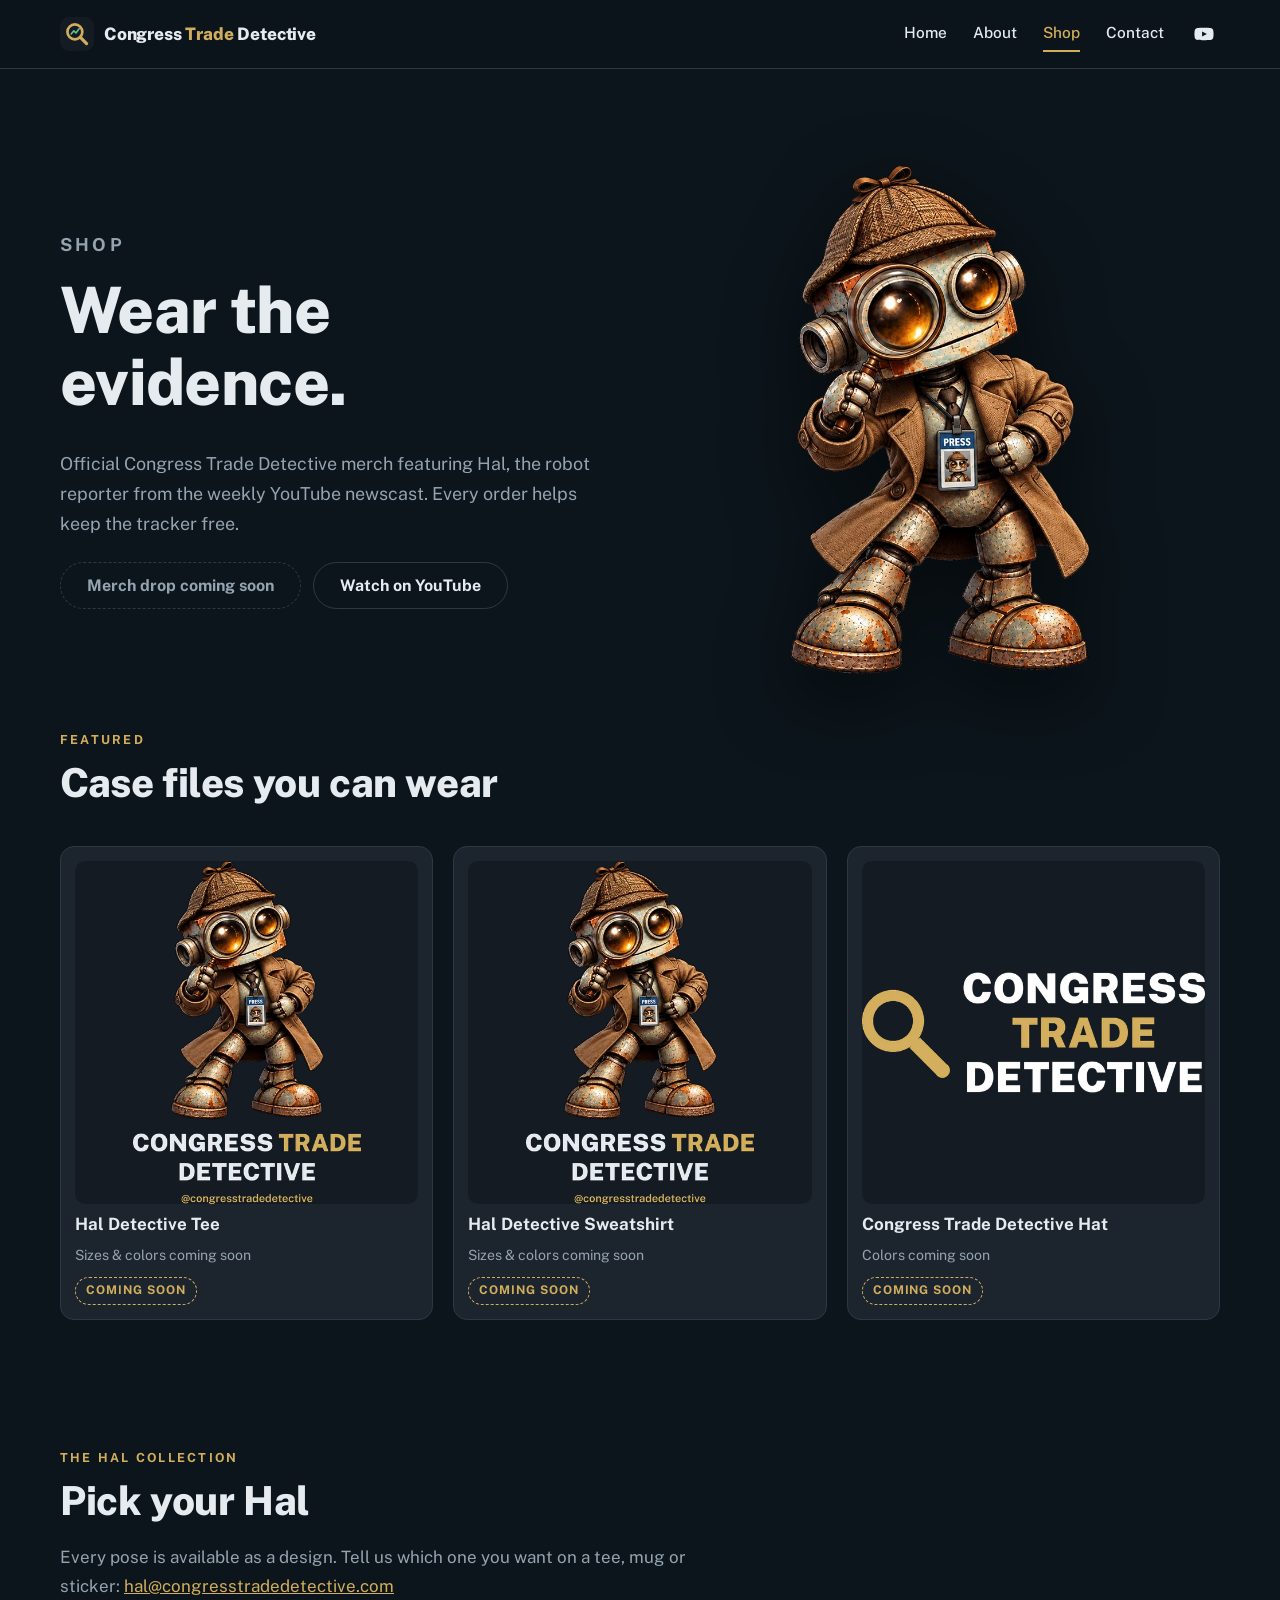
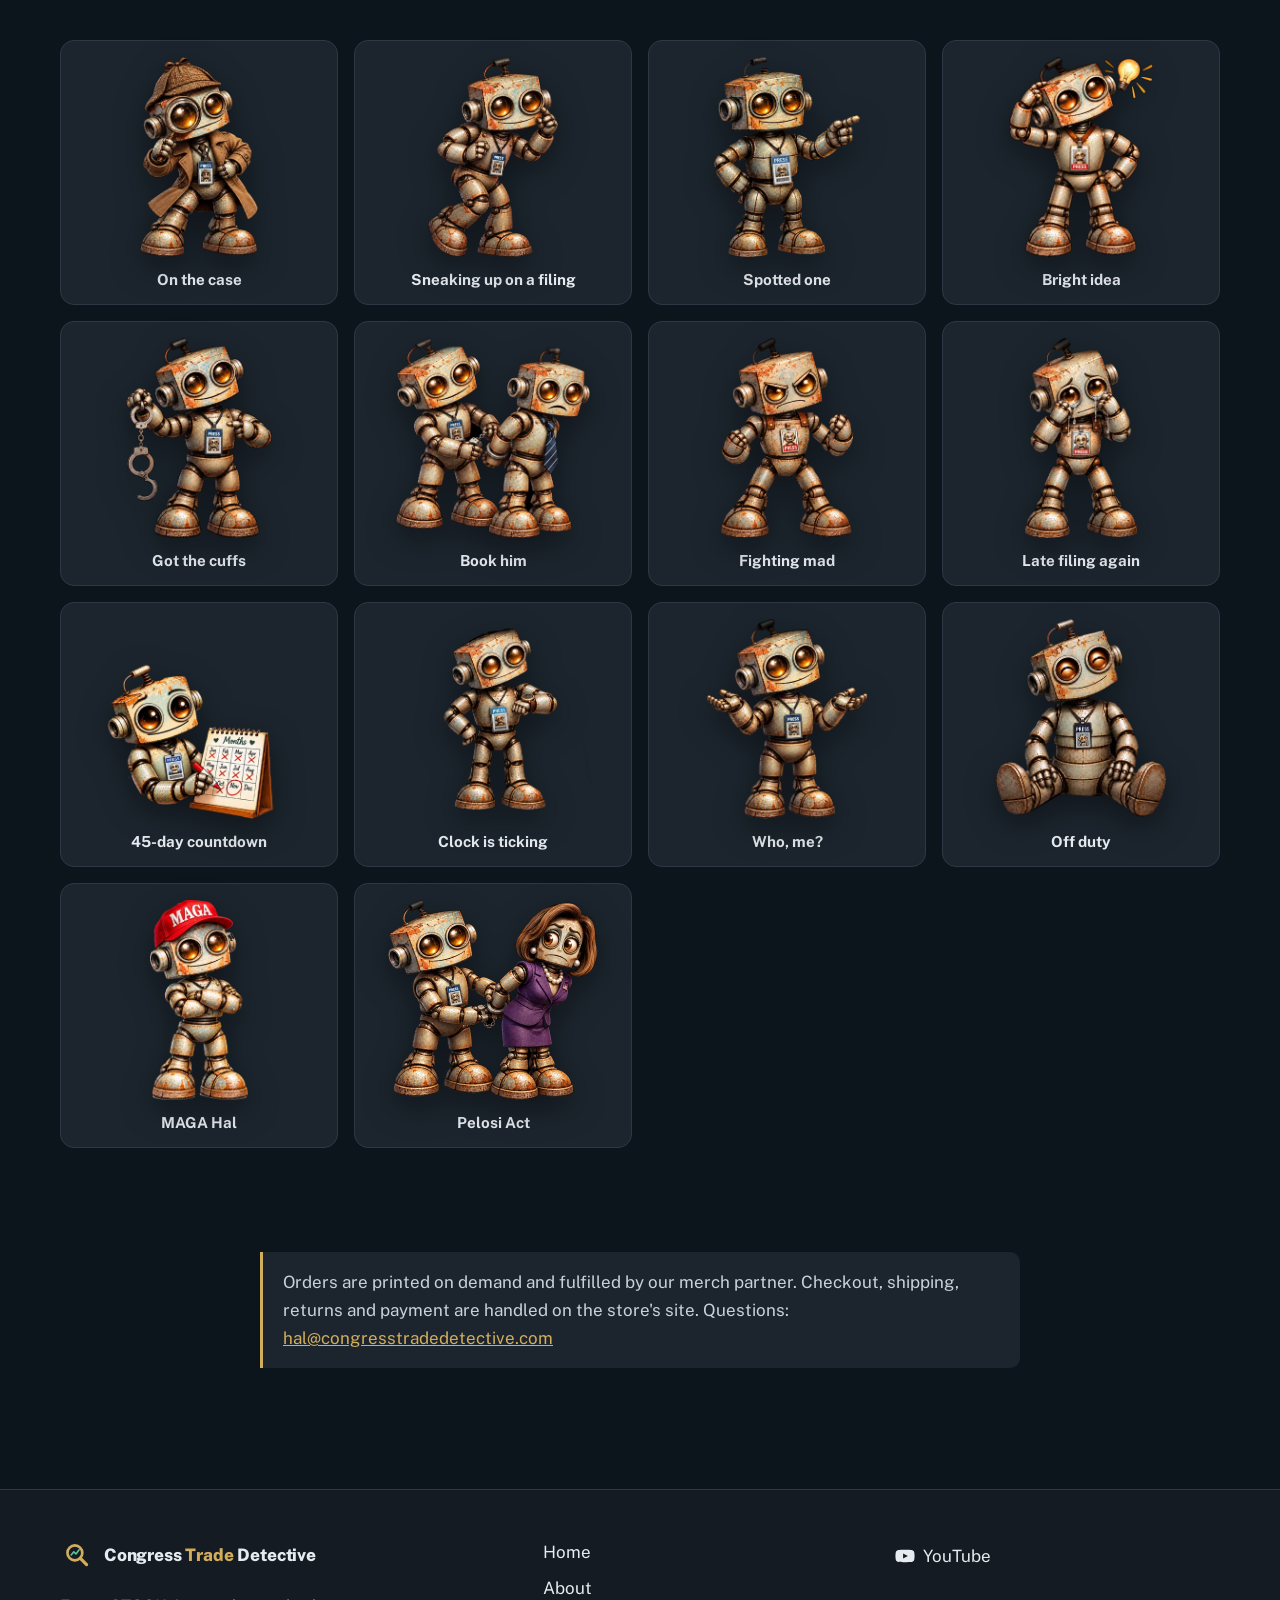
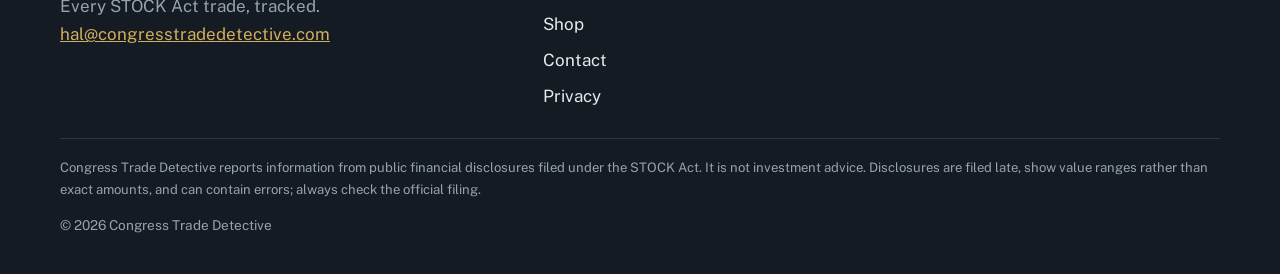
==== shop/index.html @ 4dceb5d5 "Add files via upload" ====
<!doctype html>
<html lang="en" data-root="../">
<head>
<meta charset="utf-8">
<meta name="viewport" content="width=device-width, initial-scale=1">
<title>Shop | Congress Trade Detective</title>
<meta name="description" content="Official Congress Trade Detective merch. Hal the robot reporter on tees, mugs and more.">
<meta property="og:title" content="Shop | Congress Trade Detective">
<meta property="og:description" content="Official Congress Trade Detective merch. Hal the robot reporter on tees, mugs and more.">
<meta property="og:type" content="website">
<meta property="og:image" content="https://congresstradedetective.com/assets/img/hal-detective.webp">
<meta name="theme-color" content="#0C151B">
<link rel="icon" href="../assets/img/favicon.svg" type="image/svg+xml">
<link rel="preconnect" href="https://fonts.googleapis.com">
<link rel="preconnect" href="https://fonts.gstatic.com" crossorigin>
<link href="https://fonts.googleapis.com/css2?family=Public+Sans:wght@400;500;600;700;800&display=swap" rel="stylesheet">
<link rel="stylesheet" href="../assets/css/style.css?v=4">
</head>
<body data-page="shop">
<a class="skip" href="#main">Skip to content</a>
<header id="site-header"></header>
<main id="main">

<section class="page-hero">
  <div class="container split">
    <div>
      <p class="eyebrow">Shop</p>
      <h1>Wear the evidence.</h1>
      <p>Official Congress Trade Detective merch featuring Hal, the robot reporter from the weekly YouTube newscast. Every order helps keep the tracker free.</p>
      <div class="btn-row" style="margin-top:24px"><a class="btn" data-store-link href="#">Visit the merch store</a><a class="btn btn-ghost" data-social="youtube" href="#">Watch on YouTube</a></div>
    </div>
    <img class="portrait" src="../assets/img/hal-detective-full.webp" width="523" height="888" style="width:min(300px,70%)" alt="Hal, the Congress Trade Detective mascot" loading="lazy">
  </div>
</section>

<section class="section" id="merch-products" style="padding-top:24px">
  <div class="container">
    <div class="section-head"><p class="eyebrow">Featured</p><h2>Case files you can wear</h2></div>
    <div class="products" id="merch-grid"></div>
  </div>
</section>

<section class="section" style="padding-top:24px">
  <div class="container">
    <div class="section-head"><p class="eyebrow">The Hal collection</p><h2>Pick your Hal</h2><p class="muted">Every pose is available as a design. Tell us which one you want on a tee, mug or sticker: <a data-email href="#"></a></p></div>
    <div class="poses"><figure class="pose"><img src="../assets/img/poses/detective.webp" alt="Hal: On the case" loading="lazy"><figcaption>On the case</figcaption></figure><figure class="pose"><img src="../assets/img/poses/creeping.webp" alt="Hal: Sneaking up on a filing" loading="lazy"><figcaption>Sneaking up on a filing</figcaption></figure><figure class="pose"><img src="../assets/img/poses/point.webp" alt="Hal: Spotted one" loading="lazy"><figcaption>Spotted one</figcaption></figure><figure class="pose"><img src="../assets/img/poses/idea.webp" alt="Hal: Bright idea" loading="lazy"><figcaption>Bright idea</figcaption></figure><figure class="pose"><img src="../assets/img/poses/handcuffs.webp" alt="Hal: Got the cuffs" loading="lazy"><figcaption>Got the cuffs</figcaption></figure><figure class="pose"><img src="../assets/img/poses/arrest.webp" alt="Hal: Book him" loading="lazy"><figcaption>Book him</figcaption></figure><figure class="pose"><img src="../assets/img/poses/fighting-mad.webp" alt="Hal: Fighting mad" loading="lazy"><figcaption>Fighting mad</figcaption></figure><figure class="pose"><img src="../assets/img/poses/crying.webp" alt="Hal: Late filing again" loading="lazy"><figcaption>Late filing again</figcaption></figure><figure class="pose"><img src="../assets/img/poses/calendar.webp" alt="Hal: 45-day countdown" loading="lazy"><figcaption>45-day countdown</figcaption></figure><figure class="pose"><img src="../assets/img/poses/watch.webp" alt="Hal: Clock is ticking" loading="lazy"><figcaption>Clock is ticking</figcaption></figure><figure class="pose"><img src="../assets/img/poses/shrug.webp" alt="Hal: Who, me?" loading="lazy"><figcaption>Who, me?</figcaption></figure><figure class="pose"><img src="../assets/img/poses/sitting.webp" alt="Hal: Off duty" loading="lazy"><figcaption>Off duty</figcaption></figure><figure class="pose"><img src="../assets/img/poses/maga.webp" alt="Hal: MAGA Hal" loading="lazy"><figcaption>MAGA Hal</figcaption></figure><figure class="pose"><img src="../assets/img/poses/pelosi.webp" alt="Hal: Pelosi Act" loading="lazy"><figcaption>Pelosi Act</figcaption></figure></div>
  </div>
</section>

<section class="section" style="padding-top:0">
  <div class="container prose">
    <p class="callout">Orders are printed on demand and fulfilled by our merch partner. Checkout, shipping, returns and payment are handled on the store's site. Questions: <a data-email href="#"></a></p>
  </div>
</section>

</main>
<footer id="site-footer"></footer>
<script src="../assets/js/config.js?v=4"></script>
<script src="../assets/js/site.js?v=4"></script>
</body>
</html>
---- assets/css/style.css ----
:root {
  --bg: #0C151B;
  --paper: #141B22;
  --card: #1C252E;
  --ink: #E6EBF0;
  --muted: #95A3B1;
  --line: #2C3945;
  --seal: #D2AE5C;
  --seal-dark: #B8943F;
  --buy: #5CC495;
  --sell: #E8877A;
  --radius: 14px;
  --sans: "Public Sans", "Segoe UI", system-ui, -apple-system, sans-serif;
}
*, *::before, *::after { box-sizing: border-box; }
html { scroll-behavior: smooth; }
body { margin: 0; background: var(--bg); color: var(--ink); font: 400 17px/1.65 var(--sans); -webkit-font-smoothing: antialiased; }
img { max-width: 100%; height: auto; display: block; }
a { color: var(--seal); }
h1, h2, h3 { font-weight: 800; line-height: 1.12; margin: 0 0 .5em; letter-spacing: -.01em; }
h1 { font-size: clamp(2.3rem, 5.6vw, 4rem); }
h2 { font-size: clamp(1.7rem, 3.4vw, 2.5rem); }
h3 { font-size: 1.15rem; font-weight: 700; }
p { margin: 0 0 1em; }
.container { width: min(1160px, 100% - 32px); margin-inline: auto; }
.muted { color: var(--muted); }
.eyebrow { font-size: .78rem; letter-spacing: .18em; text-transform: uppercase; color: var(--seal); font-weight: 700; margin-bottom: .8em; }
.section { padding: clamp(56px, 9vw, 104px) 0; }
.section-head { max-width: 680px; margin-bottom: 40px; }
.skip { position: absolute; left: -999px; }
.skip:focus { left: 16px; top: 16px; background: #fff; color: #000; padding: 8px 12px; z-index: 99; }
.hl { color: var(--seal); }

/* buttons */
.btn { display: inline-flex; align-items: center; gap: 8px; padding: 13px 26px; border-radius: 999px; font: 700 1rem var(--sans); text-decoration: none; border: 1.5px solid var(--seal); background: var(--seal); color: #141B22; cursor: pointer; transition: background .2s, color .2s, transform .2s; }
.btn:hover { background: var(--seal-dark); border-color: var(--seal-dark); transform: translateY(-1px); }
.btn svg { width: 20px; height: 20px; fill: currentColor; }
.btn-ghost { background: transparent; color: var(--ink); border-color: var(--line); }
.btn-ghost:hover { background: var(--card); border-color: var(--muted); color: var(--ink); }
.btn[aria-disabled="true"] { background: transparent; color: var(--muted); border-color: var(--line); border-style: dashed; cursor: default; transform: none; }
.btn-row { display: flex; flex-wrap: wrap; gap: 12px; }

/* header */
#site-header { position: sticky; top: 0; z-index: 50; background: rgba(12, 21, 27, .92); backdrop-filter: blur(8px); border-bottom: 1px solid var(--line); }
.header-inner { display: flex; align-items: center; gap: 24px; height: 68px; }
.brand { display: inline-flex; align-items: center; gap: 10px; text-decoration: none; font-weight: 800; font-size: 1.08rem; color: var(--ink); white-space: nowrap; letter-spacing: -.01em; }
.brand em { color: var(--seal); font-style: normal; }
.logo-mark { width: 34px; height: 34px; flex: none; border-radius: 9px; }
.nav { display: flex; gap: 26px; margin-left: auto; align-items: center; }
.nav a { text-decoration: none; font-size: .96rem; font-weight: 500; color: var(--ink); padding: 4px 0; border-bottom: 2px solid transparent; }
.nav a:hover, .nav a.active { color: var(--seal); border-color: var(--seal); }
.header-social { display: flex; gap: 4px; }
.icon-link { display: inline-flex; align-items: center; gap: 8px; text-decoration: none; color: var(--ink); padding: 6px; border-radius: 8px; }
.icon-link svg { width: 20px; height: 20px; fill: currentColor; }
.icon-link:hover { color: var(--seal); }
.menu-btn { display: none; margin-left: auto; background: none; border: 0; width: 44px; height: 44px; cursor: pointer; padding: 10px; }
.menu-btn span { display: block; height: 2px; background: var(--ink); margin: 5px 0; transition: transform .2s, opacity .2s; }
@media (max-width: 860px) {
  .menu-btn { display: block; }
  .header-social { display: none; }
  .nav { position: absolute; top: 68px; left: 0; right: 0; flex-direction: column; align-items: stretch; gap: 0; background: var(--bg); border-bottom: 1px solid var(--line); padding: 8px 16px 16px; display: none; }
  .nav a { padding: 12px 0; border-bottom: 1px solid var(--line); }
  #site-header.open .nav { display: flex; }
  #site-header.open .menu-btn span:nth-child(1) { transform: translateY(7px) rotate(45deg); }
  #site-header.open .menu-btn span:nth-child(2) { opacity: 0; }
  #site-header.open .menu-btn span:nth-child(3) { transform: translateY(-7px) rotate(-45deg); }
}

/* hero */
.hero { padding: clamp(48px, 8vw, 96px) 0 clamp(40px, 6vw, 72px); background: radial-gradient(ellipse at 80% 20%, rgba(210, 174, 92, .14), transparent 55%), var(--bg); overflow: hidden; }
.hero-grid { display: grid; gap: 40px; align-items: center; }
@media (min-width: 900px) { .hero-grid { grid-template-columns: 1.15fr .85fr; } }
.hero .lead { font-size: clamp(1.1rem, 2vw, 1.3rem); color: var(--muted); max-width: 560px; }
.hero-art { position: relative; justify-self: center; width: min(420px, 85%); }
.hero-art img { filter: drop-shadow(0 30px 40px rgba(0, 0, 0, .55)); }
.stamp { position: absolute; left: -6%; bottom: 10%; transform: rotate(-8deg); border: 3px solid var(--sell); color: var(--sell); font-weight: 800; letter-spacing: .14em; font-size: .9rem; padding: 6px 12px; border-radius: 6px; background: rgba(12, 21, 27, .75); text-transform: uppercase; }
.soon { font-size: .9rem; color: var(--muted); margin-top: 14px; }

/* ticker strip */
.strip { background: var(--seal); color: #141B22; padding: 16px 0; }
.strip ul { list-style: none; margin: 0; padding: 0; display: flex; justify-content: center; flex-wrap: wrap; gap: 10px 40px; letter-spacing: .14em; text-transform: uppercase; font-size: .84rem; font-weight: 800; }

/* sample case file */
.casefile { background: var(--card); border: 1px solid var(--line); border-radius: var(--radius); overflow: hidden; max-width: 760px; }
.casefile-head { display: flex; justify-content: space-between; align-items: center; gap: 12px; padding: 14px 20px; border-bottom: 1px solid var(--line); font-size: .8rem; letter-spacing: .14em; text-transform: uppercase; color: var(--muted); font-weight: 700; }
.casefile-head .tag { color: var(--seal); }
.row { display: grid; grid-template-columns: 1fr auto; gap: 4px 16px; padding: 14px 20px; border-bottom: 1px solid var(--line); }
.row:last-child { border-bottom: 0; }
.row b { font-weight: 700; }
.row .sub { color: var(--muted); font-size: .9rem; grid-column: 1; }
.pill { font-size: .75rem; font-weight: 800; letter-spacing: .08em; text-transform: uppercase; padding: 4px 10px; border-radius: 999px; align-self: start; }
.pill.buy { background: #1D3A2E; color: var(--buy); }
.pill.sell { background: #43251F; color: var(--sell); }
.row .amt { grid-column: 2; text-align: right; color: var(--muted); font-size: .9rem; }
.note { font-size: .85rem; color: var(--muted); margin-top: 14px; }

/* feature grid */
.features { display: grid; gap: 20px; grid-template-columns: 1fr; }
@media (min-width: 640px) { .features { grid-template-columns: repeat(2, 1fr); } }
@media (min-width: 1000px) { .features { grid-template-columns: repeat(4, 1fr); } }
.feature { background: var(--card); border: 1px solid var(--line); border-radius: var(--radius); padding: 24px; }
.feature .ic { width: 40px; height: 40px; border-radius: 10px; background: rgba(210, 174, 92, .14); color: var(--seal); display: grid; place-items: center; margin-bottom: 14px; }
.feature .ic svg { width: 22px; height: 22px; stroke: currentColor; fill: none; stroke-width: 2; stroke-linecap: round; stroke-linejoin: round; }
.feature p { color: var(--muted); margin: 0; font-size: .97rem; }

/* steps */
.steps { list-style: none; counter-reset: s; padding: 0; margin: 0; display: grid; gap: 20px; grid-template-columns: 1fr; }
@media (min-width: 800px) { .steps { grid-template-columns: repeat(3, 1fr); } }
.steps li { counter-increment: s; border-top: 2px solid var(--seal); padding-top: 18px; }
.steps li::before { content: "0" counter(s); display: block; font-weight: 800; color: var(--seal); font-size: .9rem; letter-spacing: .1em; margin-bottom: 8px; }
.steps p { color: var(--muted); margin: 0; }

/* split + panels */
.split { display: grid; gap: 40px; align-items: center; }
@media (min-width: 860px) { .split { grid-template-columns: 1fr 1fr; } }
.panel { background: var(--paper); border-top: 1px solid var(--line); border-bottom: 1px solid var(--line); }
.portrait { width: min(360px, 80%); justify-self: center; filter: drop-shadow(0 24px 36px rgba(0, 0, 0, .5)); }
.badges-row { display: flex; gap: 12px; flex-wrap: wrap; margin-top: 8px; }

/* page hero */
.page-hero { padding: clamp(56px, 9vw, 96px) 0 clamp(16px, 3vw, 32px); }
.page-hero p { max-width: 660px; color: var(--muted); font-size: 1.12rem; }

/* prose */
.prose { max-width: 760px; }
.prose h2 { font-size: 1.4rem; margin-top: 1.8em; }
.prose p, .prose li { color: #C9D2DB; }
.prose ul { padding-left: 1.2em; }
.callout { border-left: 3px solid var(--seal); background: var(--card); padding: 16px 20px; border-radius: 0 10px 10px 0; color: var(--muted); }

/* contact */
.contact-wrap { display: grid; gap: 40px; }
@media (min-width: 860px) { .contact-wrap { grid-template-columns: .9fr 1.1fr; } }
.form { display: grid; gap: 16px; background: var(--card); border: 1px solid var(--line); border-radius: var(--radius); padding: clamp(20px, 4vw, 32px); }
.form label { display: grid; gap: 6px; font-weight: 600; font-size: .95rem; }
.form input, .form textarea { font: 400 1rem var(--sans); color: var(--ink); background: var(--bg); border: 1.5px solid var(--line); border-radius: 10px; padding: 12px 14px; }
.form textarea { min-height: 150px; resize: vertical; }
.form input:focus, .form textarea:focus { outline: none; border-color: var(--seal); }
.hp { position: absolute; left: -9999px; }
.form-status { margin: 0; font-size: .95rem; }
.form-status.ok { color: var(--buy); }
.form-status.error { color: var(--sell); }

/* footer */
#site-footer { border-top: 1px solid var(--line); background: var(--paper); padding: 48px 0 24px; }
.footer-inner { display: grid; gap: 28px; }
@media (min-width: 860px) { .footer-inner { grid-template-columns: 1.4fr 1fr 1fr; } }
.footer-nav { display: grid; gap: 8px; align-content: start; }
.footer-nav a { color: var(--ink); text-decoration: none; }
.footer-nav a:hover { color: var(--seal); }
.footer-social { display: grid; gap: 4px; align-content: start; }
.icon-link.labeled { padding: 4px 0; }
.disclaimer { font-size: .82rem; color: var(--muted); margin-top: 28px; padding-top: 18px; border-top: 1px solid var(--line); }
.copyright { font-size: .85rem; color: var(--muted); margin-top: 12px; }
.copyright a { color: var(--muted); }

/* 404 */
.notfound { min-height: 60vh; display: grid; place-items: center; text-align: center; padding: 60px 16px; }

/* merch */
.products { display: grid; gap: 20px; grid-template-columns: repeat(2, 1fr); }
@media (min-width: 900px) { .products { grid-template-columns: repeat(3, 1fr); } }
.product { display: flex; flex-direction: column; gap: 6px; background: var(--card); border: 1px solid var(--line); border-radius: var(--radius); padding: 14px; text-decoration: none; color: var(--ink); transition: border-color .2s, transform .2s; }
.product:hover { border-color: var(--seal); transform: translateY(-2px); }
.product img { width: 100%; aspect-ratio: 1; object-fit: cover; border-radius: 10px; background: var(--paper); }
.product-name { font-weight: 700; }
.product-price { color: var(--seal); font-weight: 700; }
.poses { display: grid; gap: 16px; grid-template-columns: repeat(2, 1fr); }
@media (min-width: 640px) { .poses { grid-template-columns: repeat(3, 1fr); } }
@media (min-width: 1000px) { .poses { grid-template-columns: repeat(4, 1fr); } }
.pose { margin: 0; background: var(--card); border: 1px solid var(--line); border-radius: var(--radius); padding: 16px 12px 12px; text-align: center; }
.pose img { width: 100%; height: 200px; object-fit: contain; filter: drop-shadow(0 10px 16px rgba(0,0,0,.45)); }
.pose figcaption { margin-top: 10px; font-weight: 700; font-size: .95rem; }
.product img { object-fit: contain; }
.product-options { color: var(--muted); font-size: .88rem; }
.product-note { align-self: flex-start; font-size: .75rem; font-weight: 700; letter-spacing: .08em; text-transform: uppercase; color: var(--seal); border: 1px dashed var(--seal); border-radius: 999px; padding: 3px 10px; margin-top: 4px; }
div.product:hover { transform: none; border-color: var(--line); }
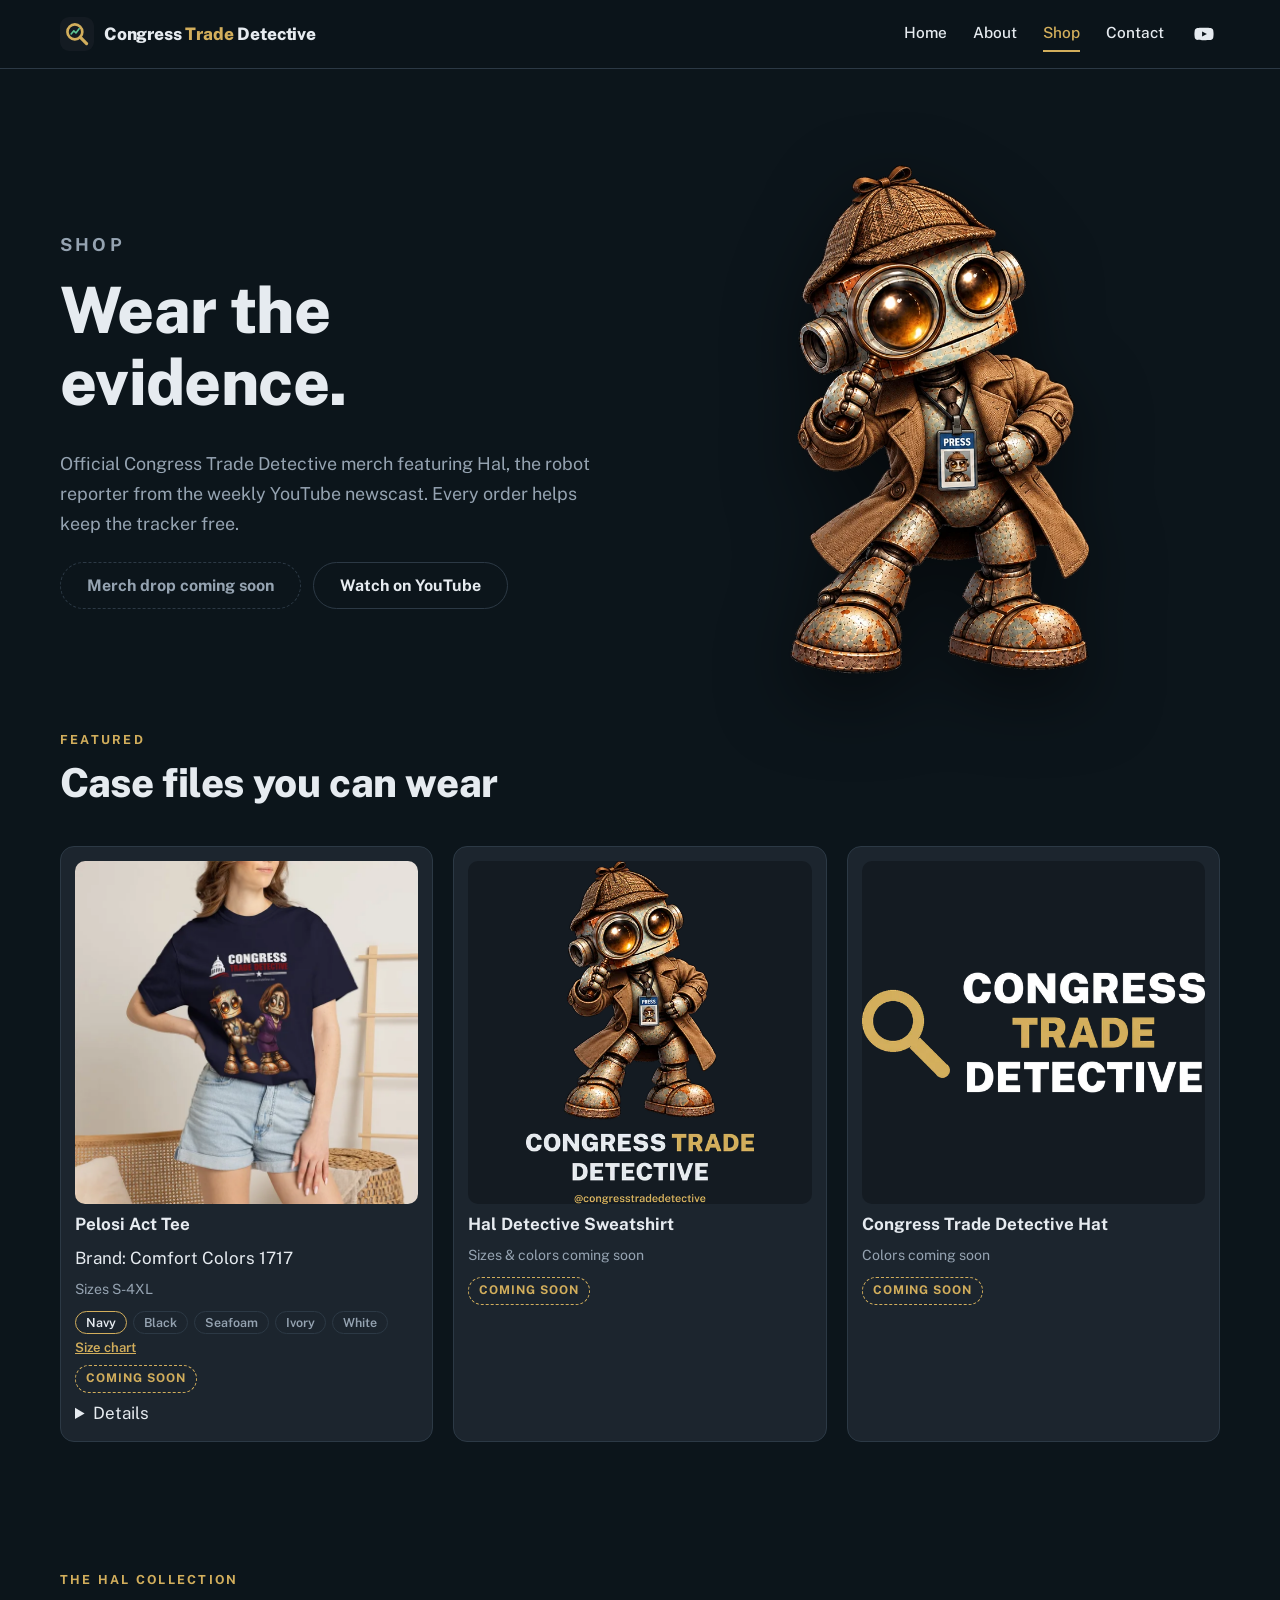
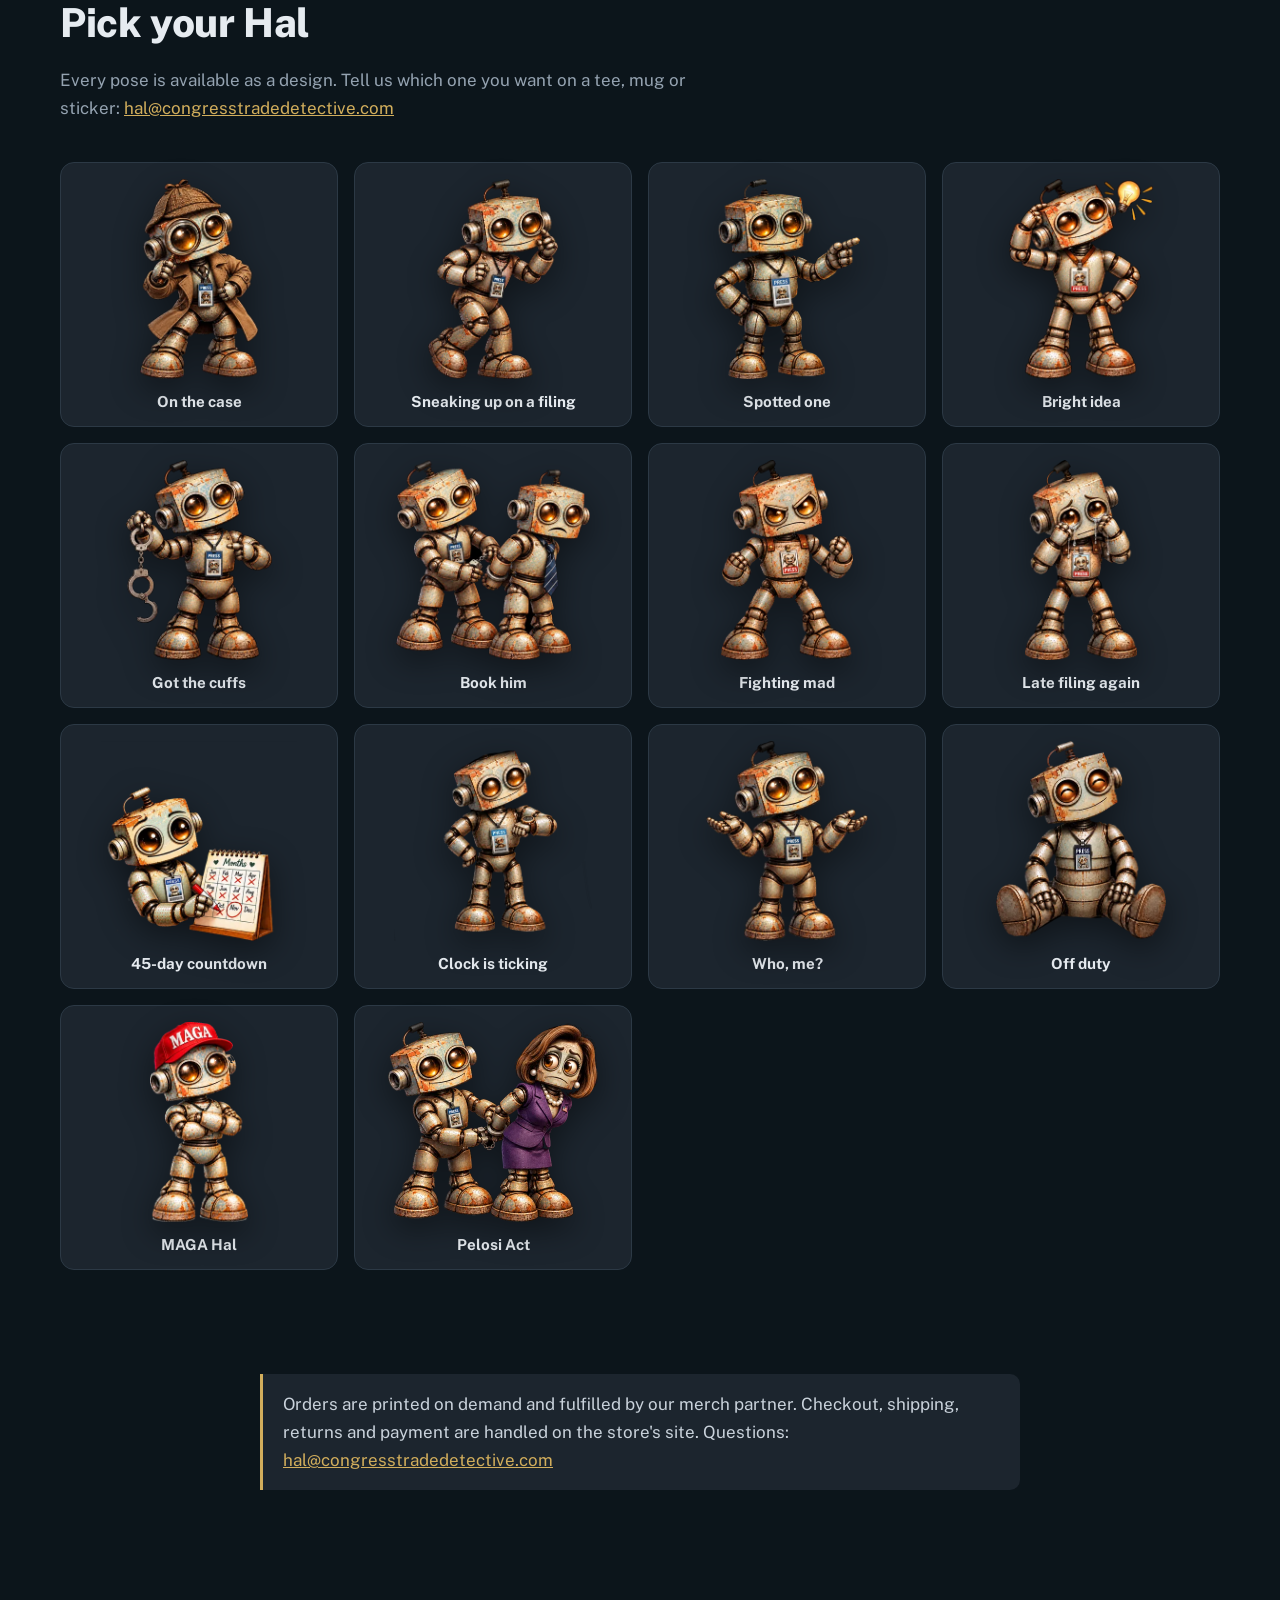
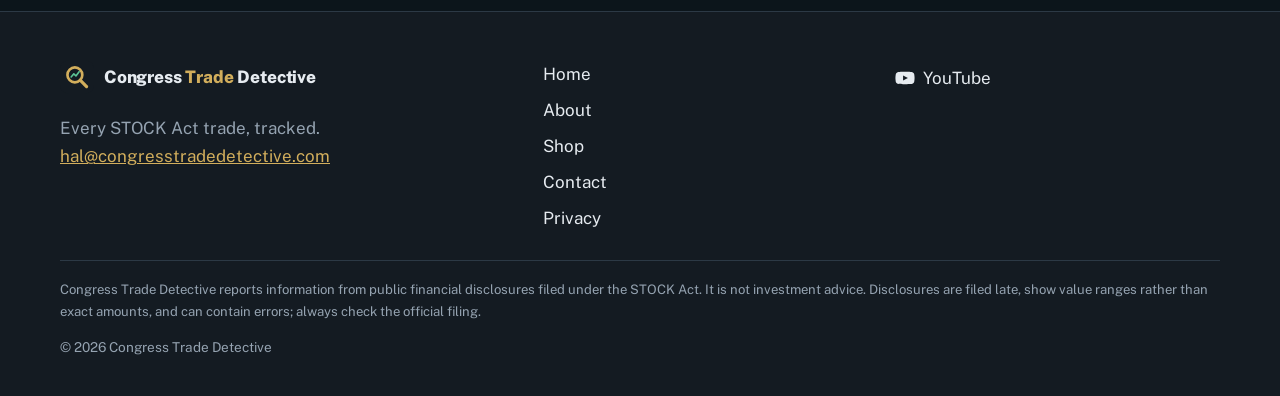
==== commit 25401d60: "Add files via upload" ====
--- a/shop/index.html
+++ b/shop/index.html
@@ -14,7 +14,7 @@
 <link rel="preconnect" href="https://fonts.googleapis.com">
 <link rel="preconnect" href="https://fonts.gstatic.com" crossorigin>
 <link href="https://fonts.googleapis.com/css2?family=Public+Sans:wght@400;500;600;700;800&display=swap" rel="stylesheet">
-<link rel="stylesheet" href="../assets/css/style.css?v=4">
+<link rel="stylesheet" href="../assets/css/style.css?v=6">
 </head>
 <body data-page="shop">
 <a class="skip" href="#main">Skip to content</a>
@@ -55,7 +55,7 @@
 
 </main>
 <footer id="site-footer"></footer>
-<script src="../assets/js/config.js?v=4"></script>
-<script src="../assets/js/site.js?v=4"></script>
+<script src="../assets/js/config.js?v=6"></script>
+<script src="../assets/js/site.js?v=6"></script>
 </body>
 </html>
--- a/assets/css/style.css
+++ b/assets/css/style.css
@@ -175,3 +175,8 @@
 .product-options { color: var(--muted); font-size: .88rem; }
 .product-note { align-self: flex-start; font-size: .75rem; font-weight: 700; letter-spacing: .08em; text-transform: uppercase; color: var(--seal); border: 1px dashed var(--seal); border-radius: 999px; padding: 3px 10px; margin-top: 4px; }
 div.product:hover { transform: none; border-color: var(--line); }
+.swatches { display: flex; flex-wrap: wrap; gap: 6px; margin-top: 4px; }
+.swatch { font: 600 .78rem var(--sans); color: var(--muted); background: transparent; border: 1px solid var(--line); border-radius: 999px; padding: 3px 10px; cursor: pointer; }
+.swatch:hover { color: var(--ink); border-color: var(--muted); }
+.swatch.on { color: var(--ink); border-color: var(--seal); }
+.size-link { align-self: flex-start; font: 600 .82rem var(--sans); color: var(--seal); background: none; border: 0; padding: 0; text-decoration: underline; cursor: pointer; }
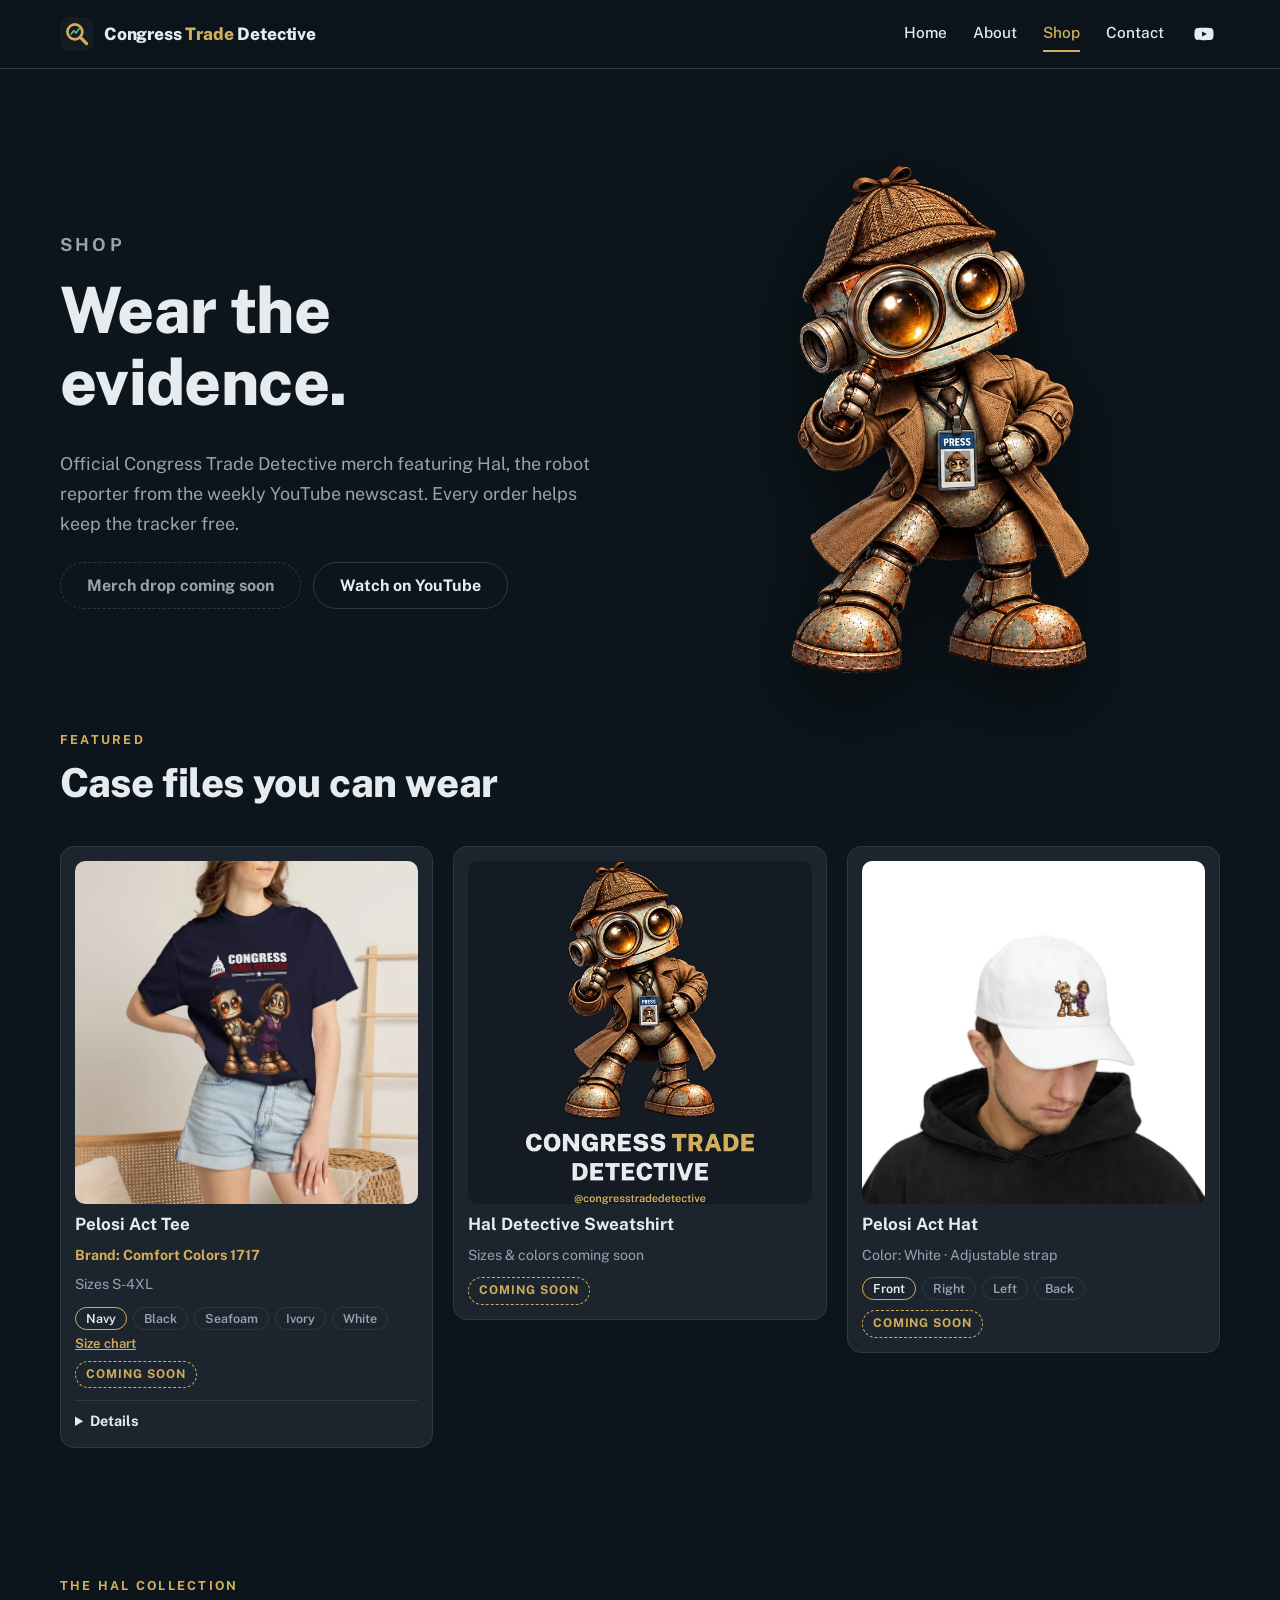
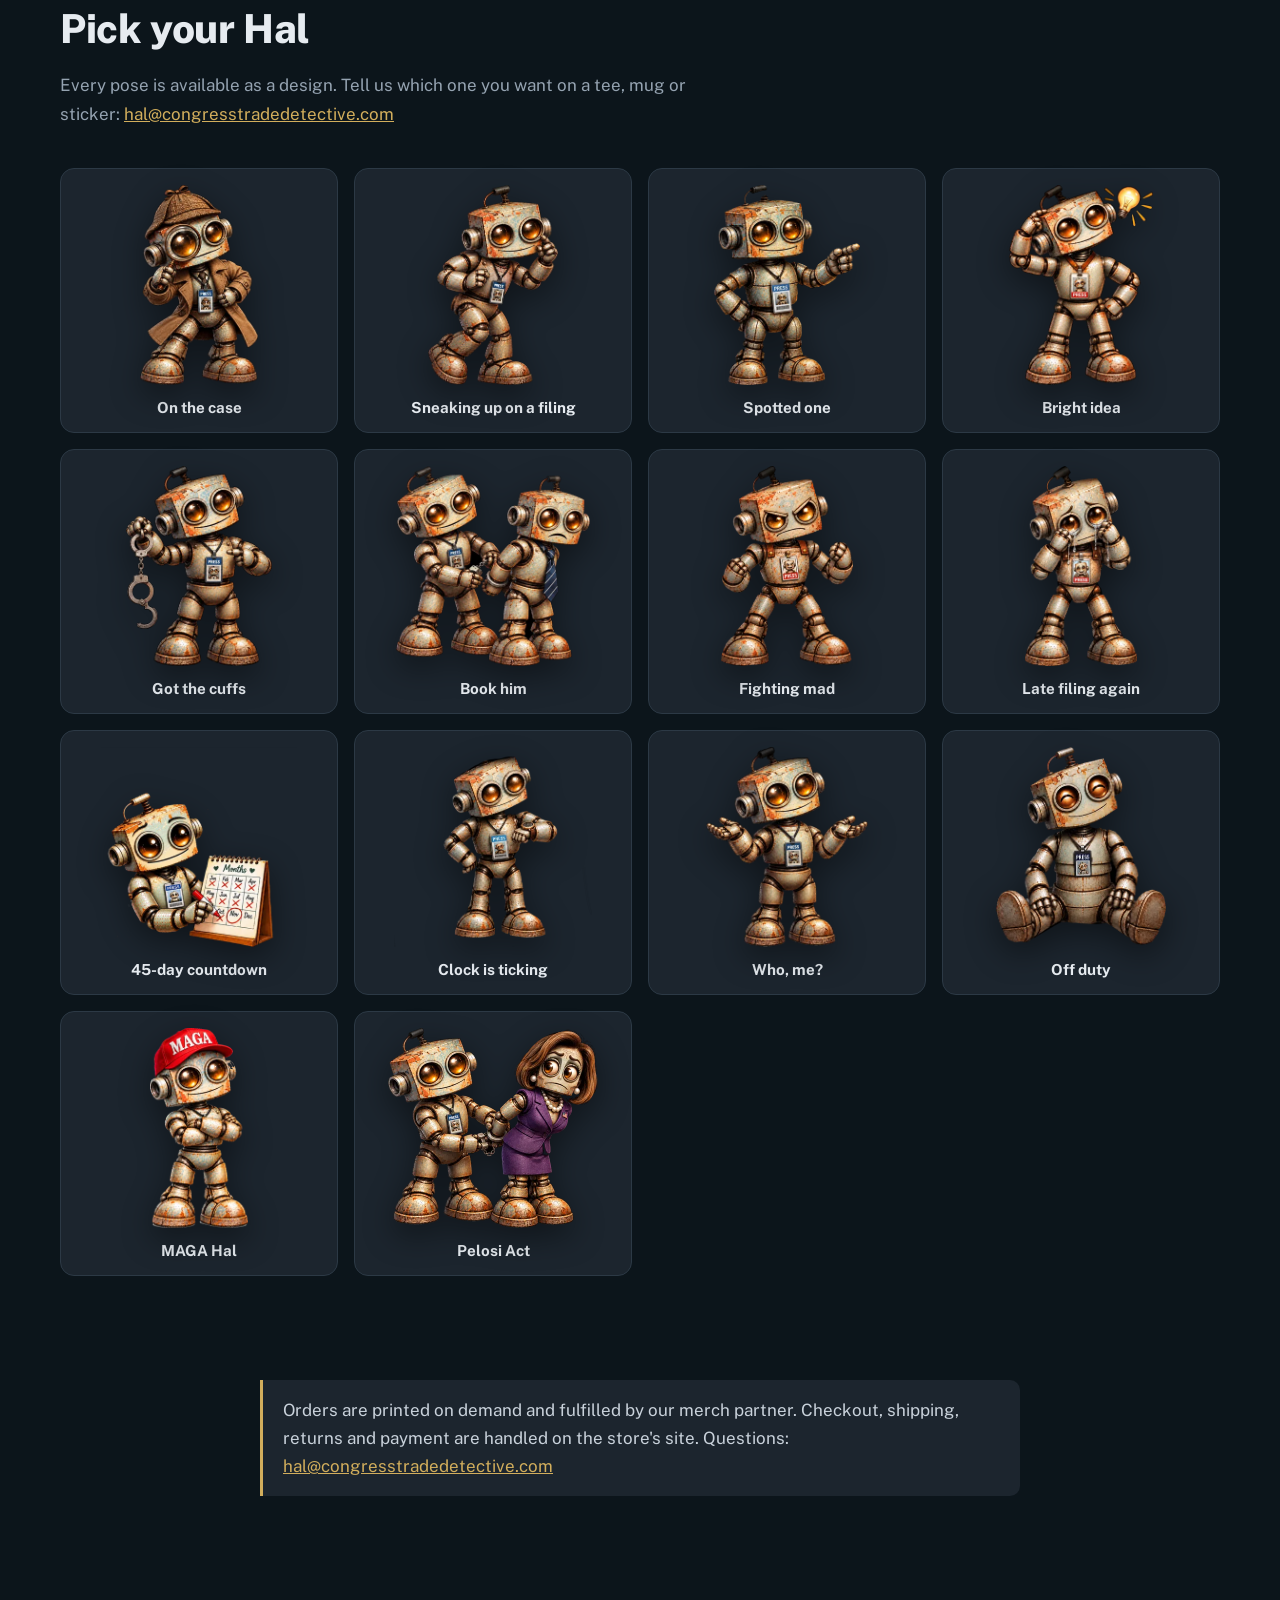
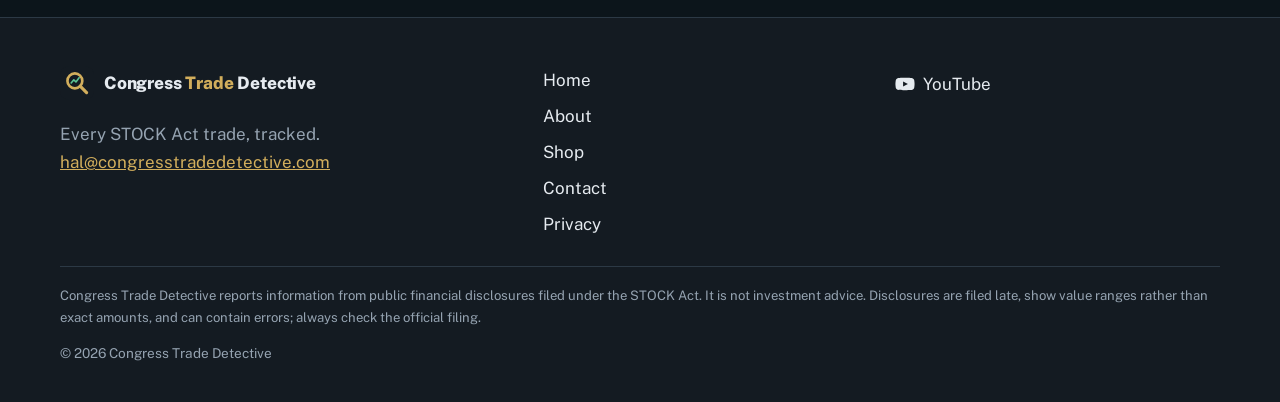
==== commit 15a2343b: "Add files via upload" ====
--- a/shop/index.html
+++ b/shop/index.html
@@ -14,7 +14,7 @@
 <link rel="preconnect" href="https://fonts.googleapis.com">
 <link rel="preconnect" href="https://fonts.gstatic.com" crossorigin>
 <link href="https://fonts.googleapis.com/css2?family=Public+Sans:wght@400;500;600;700;800&display=swap" rel="stylesheet">
-<link rel="stylesheet" href="../assets/css/style.css?v=6">
+<link rel="stylesheet" href="../assets/css/style.css?v=7">
 </head>
 <body data-page="shop">
 <a class="skip" href="#main">Skip to content</a>
@@ -55,7 +55,7 @@
 
 </main>
 <footer id="site-footer"></footer>
-<script src="../assets/js/config.js?v=6"></script>
-<script src="../assets/js/site.js?v=6"></script>
+<script src="../assets/js/config.js?v=7"></script>
+<script src="../assets/js/site.js?v=7"></script>
 </body>
 </html>
--- a/assets/css/style.css
+++ b/assets/css/style.css
@@ -180,3 +180,12 @@
 .swatch:hover { color: var(--ink); border-color: var(--muted); }
 .swatch.on { color: var(--ink); border-color: var(--seal); }
 .size-link { align-self: flex-start; font: 600 .82rem var(--sans); color: var(--seal); background: none; border: 0; padding: 0; text-decoration: underline; cursor: pointer; }
+.product:hover { transform: none; }
+.product-details { margin-top: 6px; border-top: 1px solid var(--line); padding-top: 8px; font-size: .9rem; color: var(--muted); }
+.product-details summary { cursor: pointer; font-weight: 700; color: var(--ink); }
+.product-details p { margin: 8px 0; }
+.product-details h4 { margin: 10px 0 4px; font-size: .85rem; color: var(--ink); }
+.product-details ul { margin: 0; padding-left: 18px; }
+.product-buy { align-self: flex-start; margin-top: 8px; padding: 9px 20px; font-size: .92rem; }
+.products { align-items: start; }
+.product-brand { font-size: .88rem; font-weight: 700; color: var(--seal); }
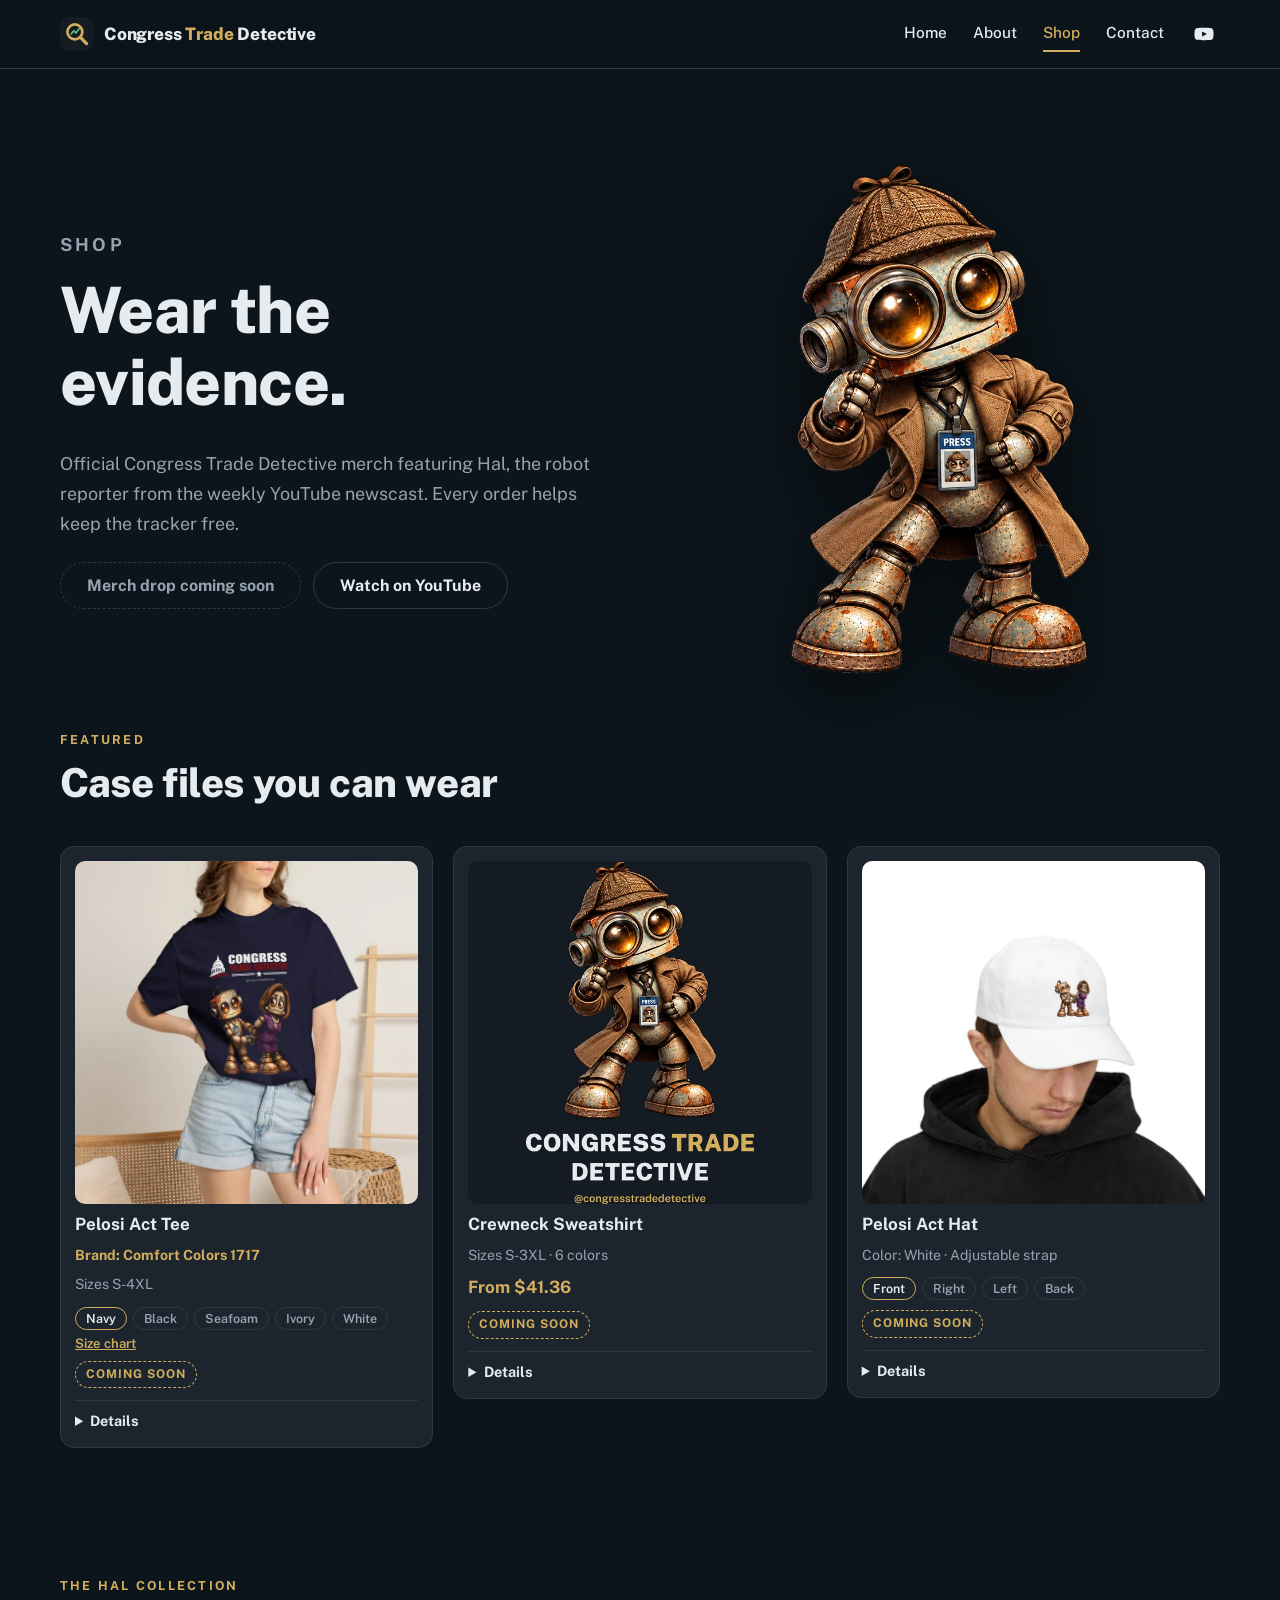
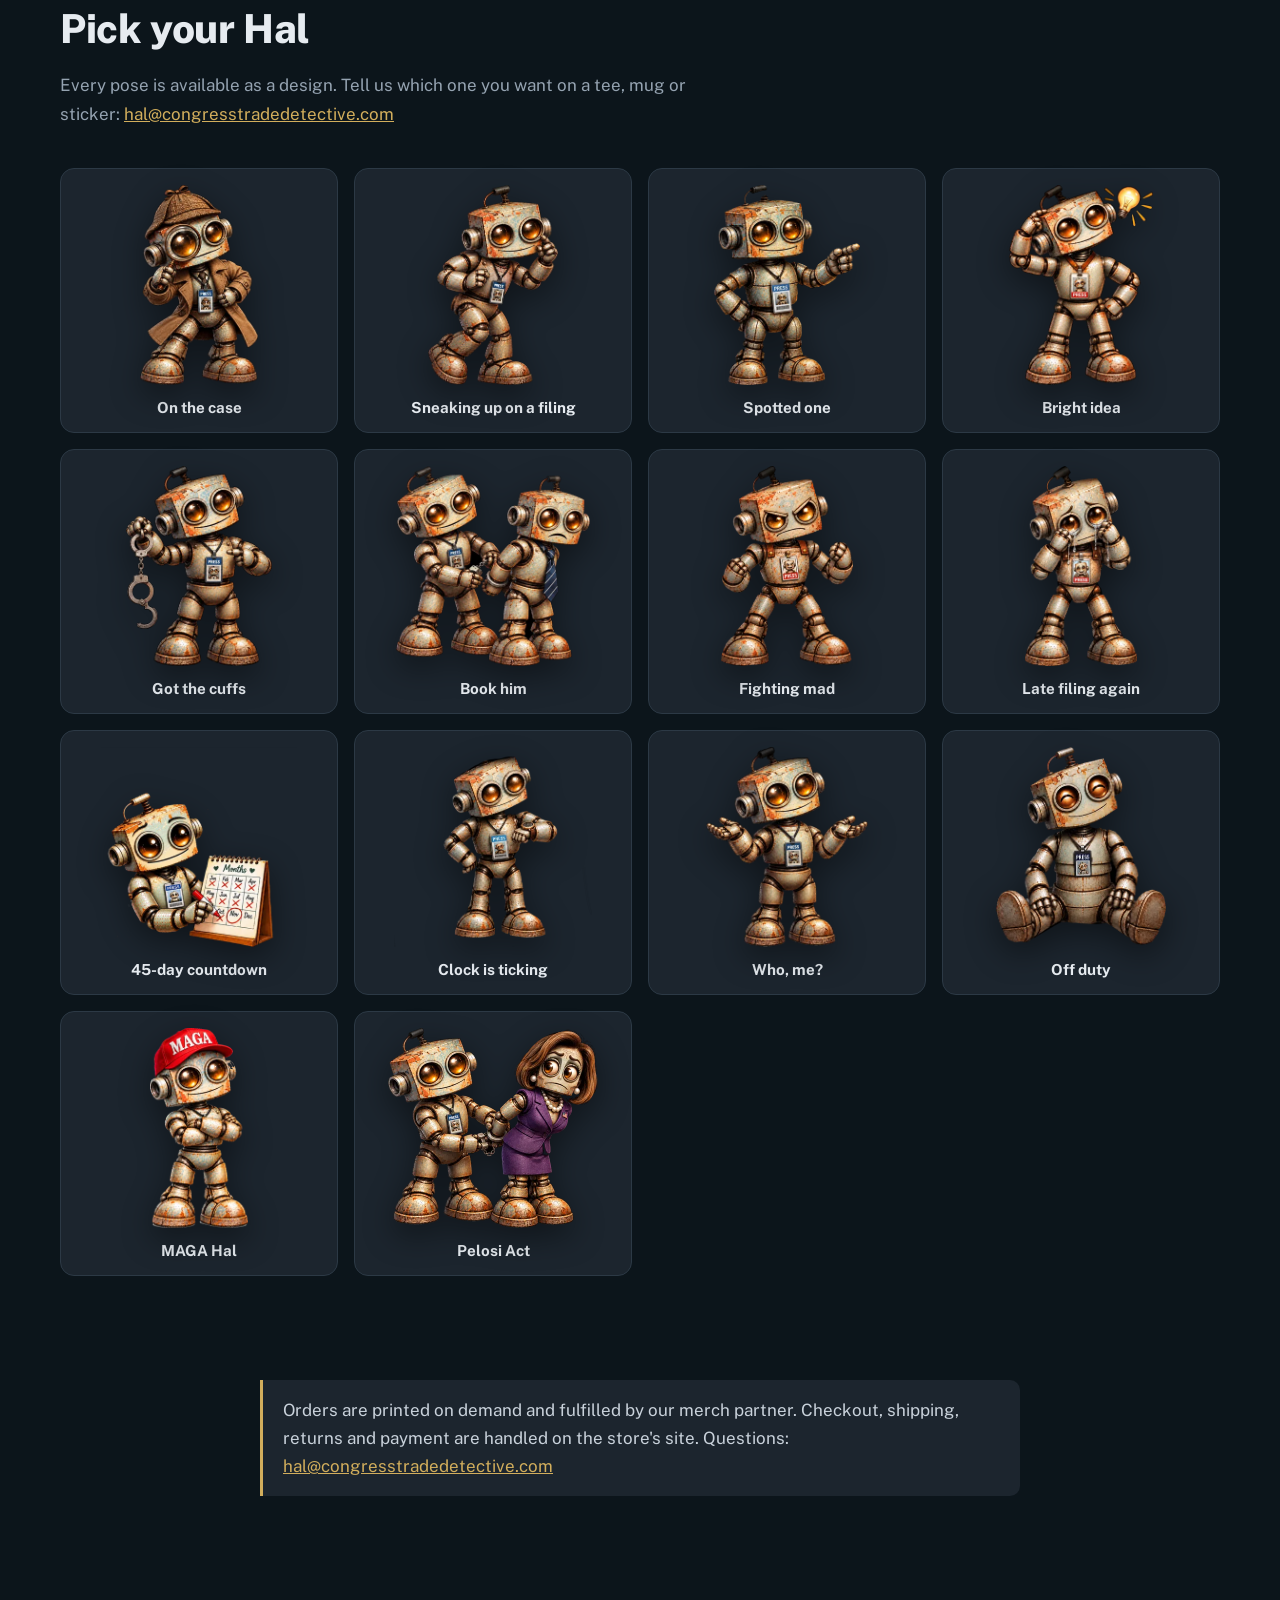
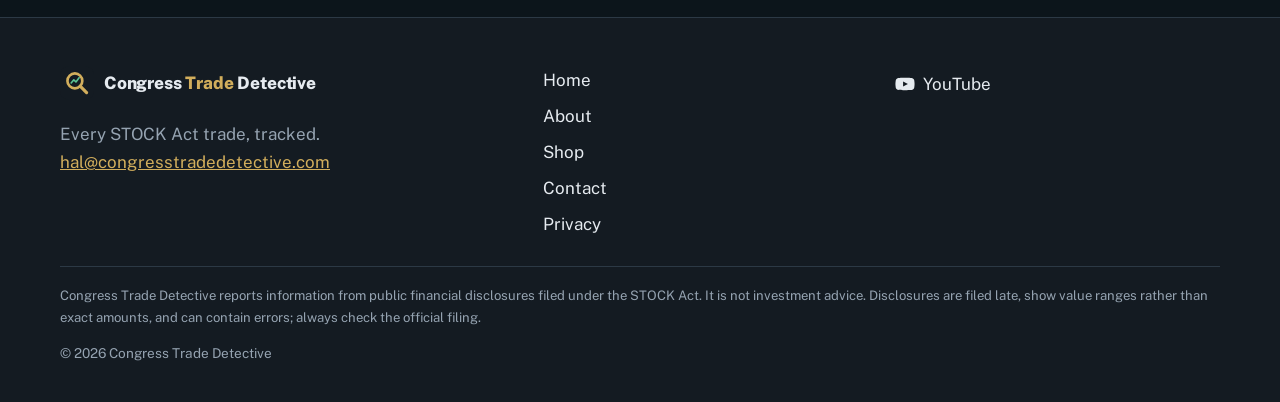
==== commit c574abc4: "Add files via upload" ====
--- a/shop/index.html
+++ b/shop/index.html
@@ -14,7 +14,7 @@
 <link rel="preconnect" href="https://fonts.googleapis.com">
 <link rel="preconnect" href="https://fonts.gstatic.com" crossorigin>
 <link href="https://fonts.googleapis.com/css2?family=Public+Sans:wght@400;500;600;700;800&display=swap" rel="stylesheet">
-<link rel="stylesheet" href="../assets/css/style.css?v=7">
+<link rel="stylesheet" href="../assets/css/style.css?v=8">
 </head>
 <body data-page="shop">
 <a class="skip" href="#main">Skip to content</a>
@@ -55,7 +55,7 @@
 
 </main>
 <footer id="site-footer"></footer>
-<script src="../assets/js/config.js?v=7"></script>
-<script src="../assets/js/site.js?v=7"></script>
+<script src="../assets/js/config.js?v=8"></script>
+<script src="../assets/js/site.js?v=8"></script>
 </body>
 </html>
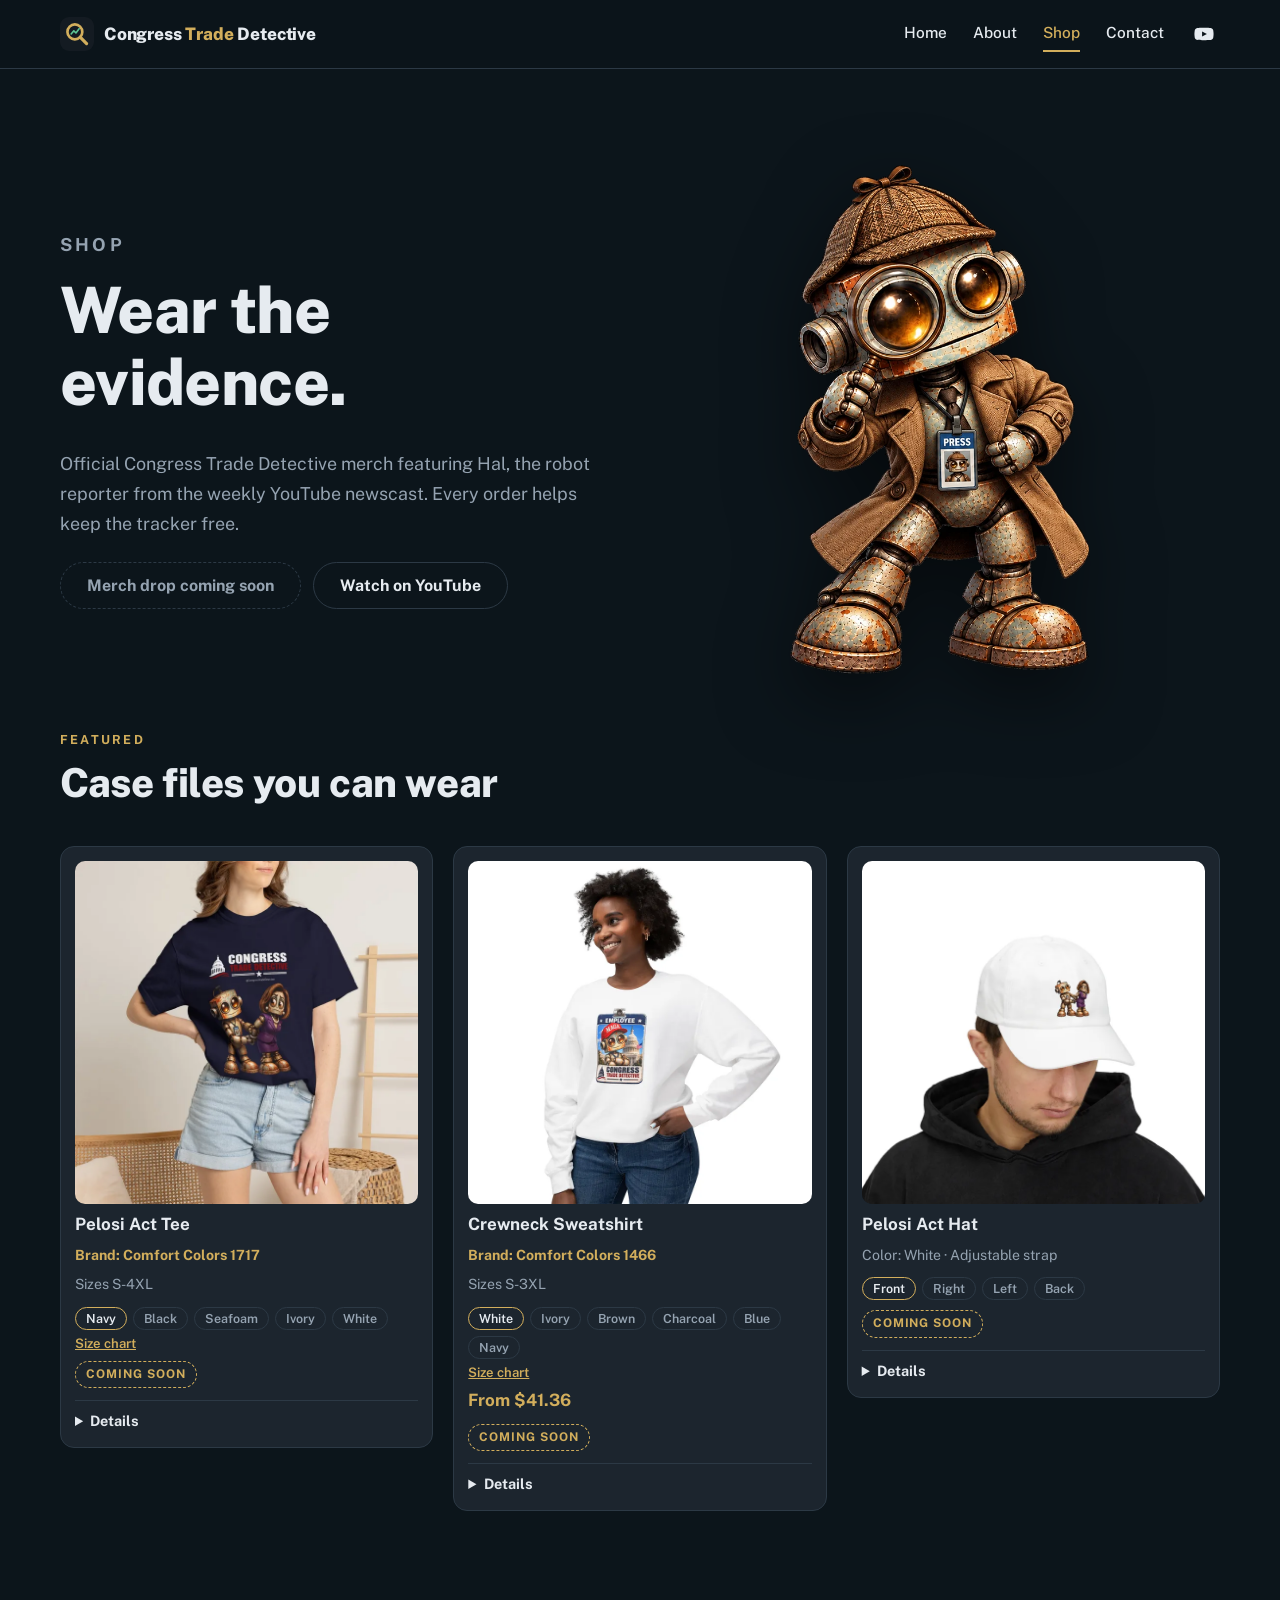
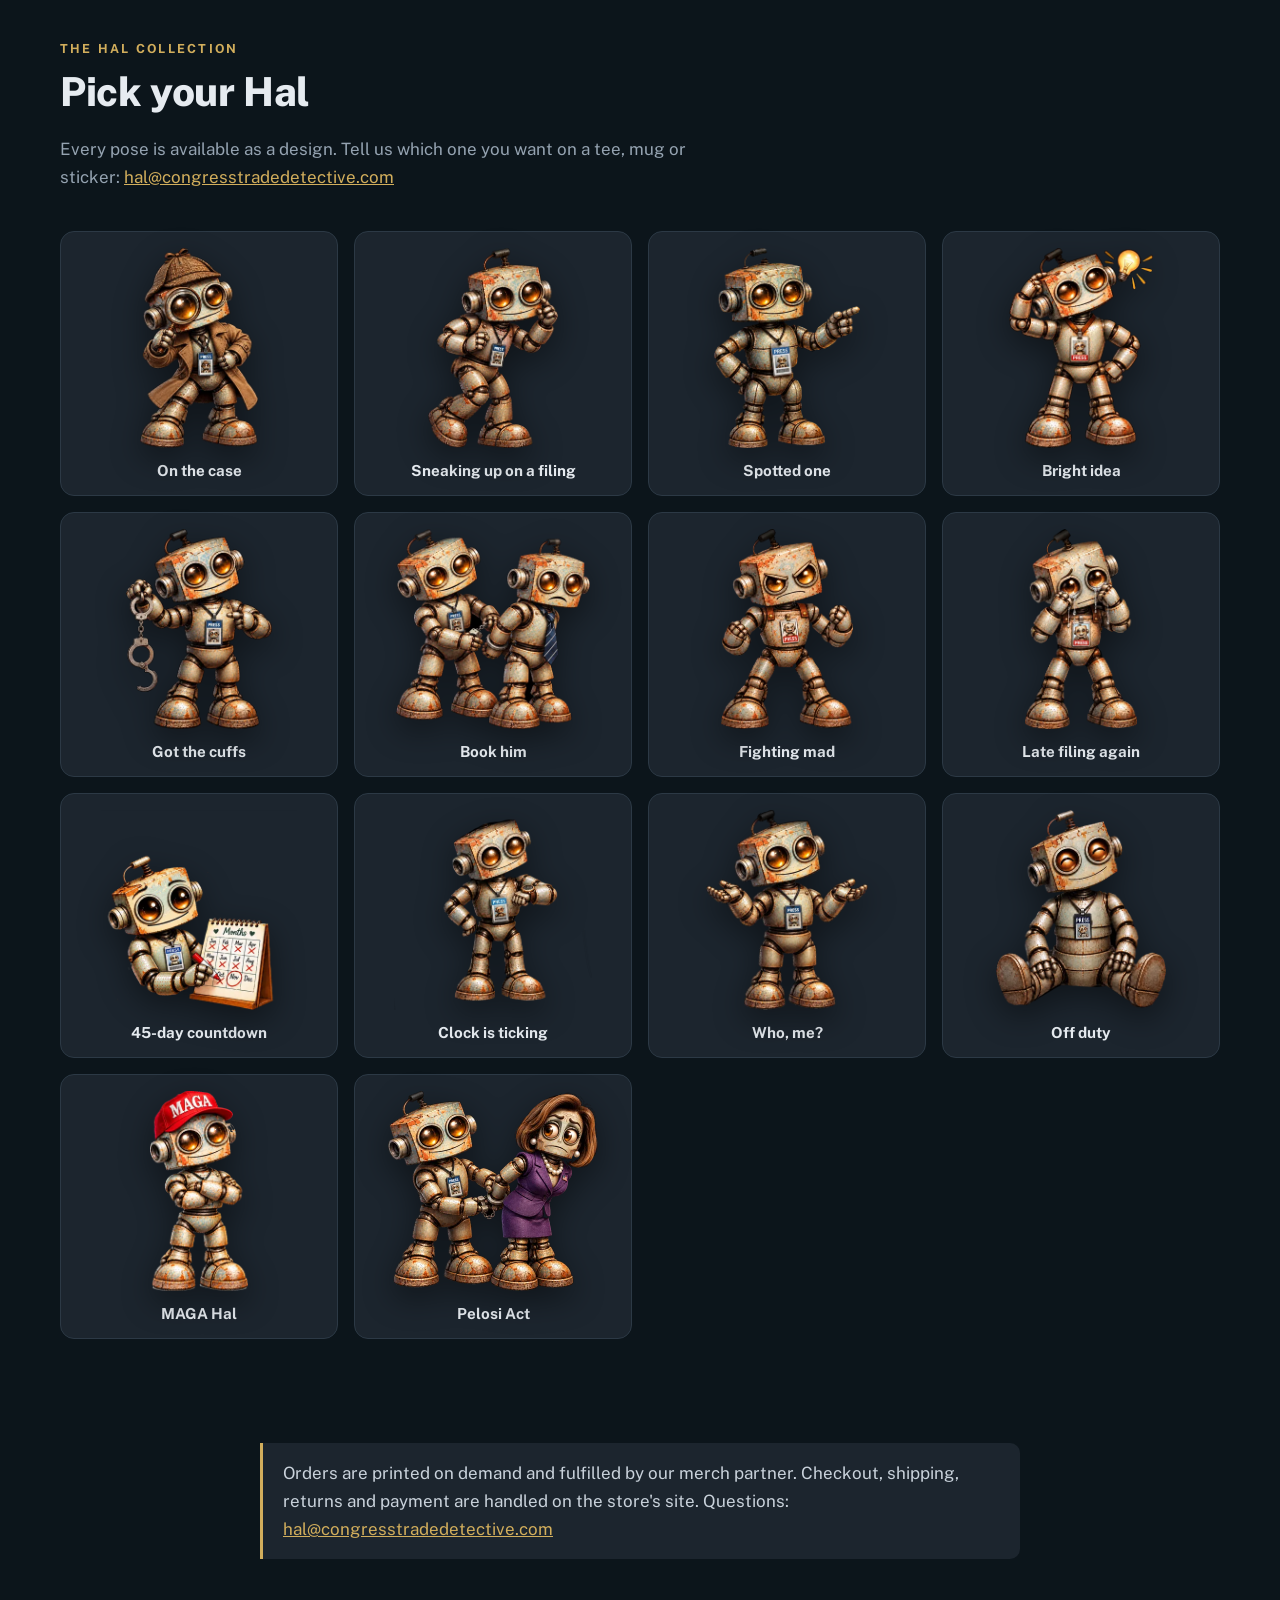
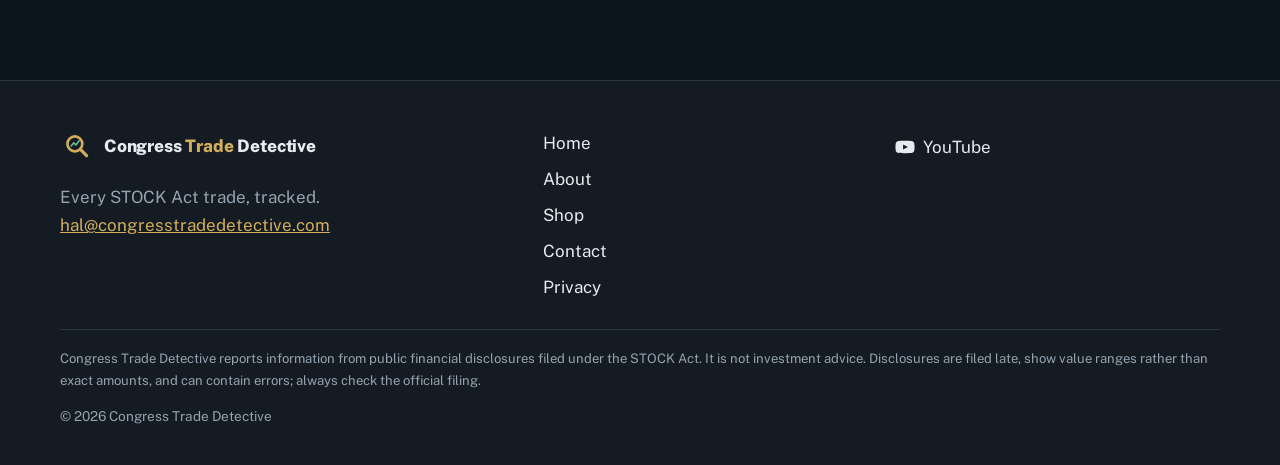
==== commit a8f9dc9f: "Add files via upload" ====
--- a/shop/index.html
+++ b/shop/index.html
@@ -14,7 +14,7 @@
 <link rel="preconnect" href="https://fonts.googleapis.com">
 <link rel="preconnect" href="https://fonts.gstatic.com" crossorigin>
 <link href="https://fonts.googleapis.com/css2?family=Public+Sans:wght@400;500;600;700;800&display=swap" rel="stylesheet">
-<link rel="stylesheet" href="../assets/css/style.css?v=8">
+<link rel="stylesheet" href="../assets/css/style.css?v=9">
 </head>
 <body data-page="shop">
 <a class="skip" href="#main">Skip to content</a>
@@ -55,7 +55,7 @@
 
 </main>
 <footer id="site-footer"></footer>
-<script src="../assets/js/config.js?v=8"></script>
-<script src="../assets/js/site.js?v=8"></script>
+<script src="../assets/js/config.js?v=9"></script>
+<script src="../assets/js/site.js?v=9"></script>
 </body>
 </html>
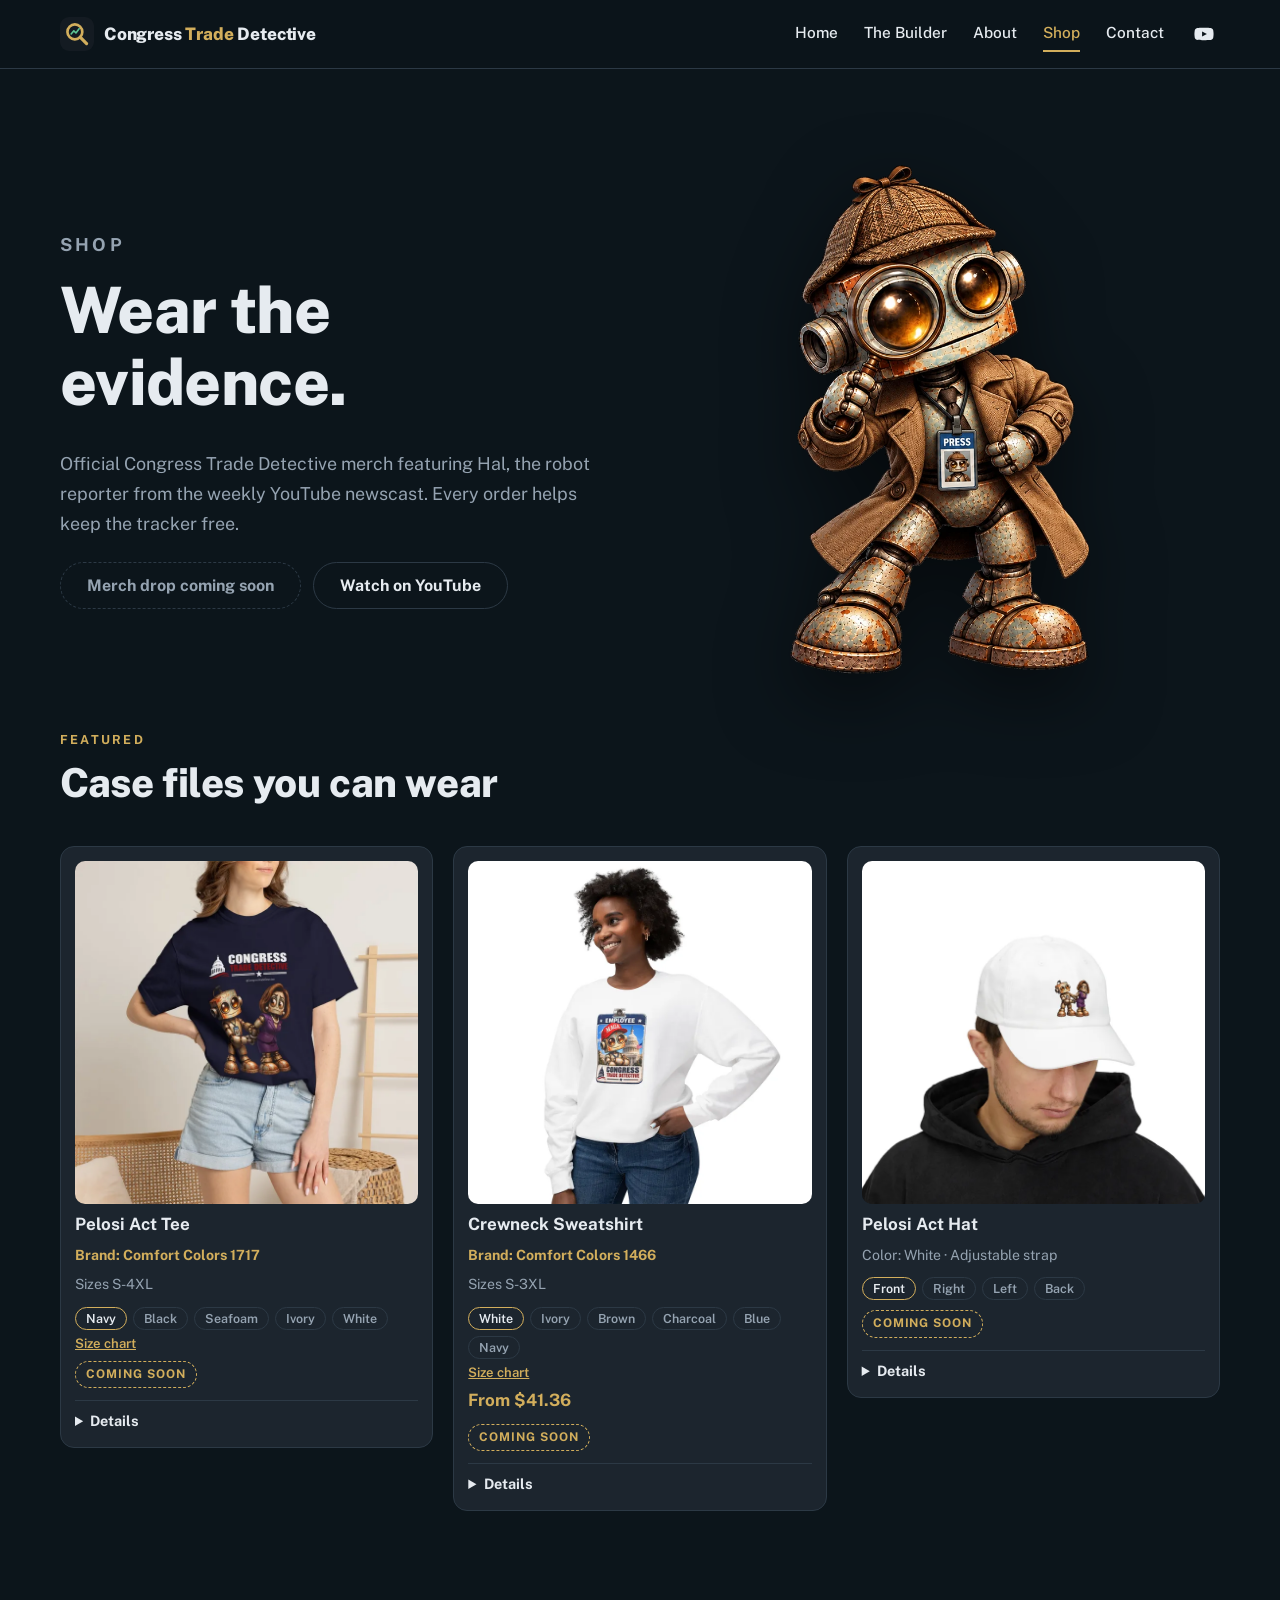
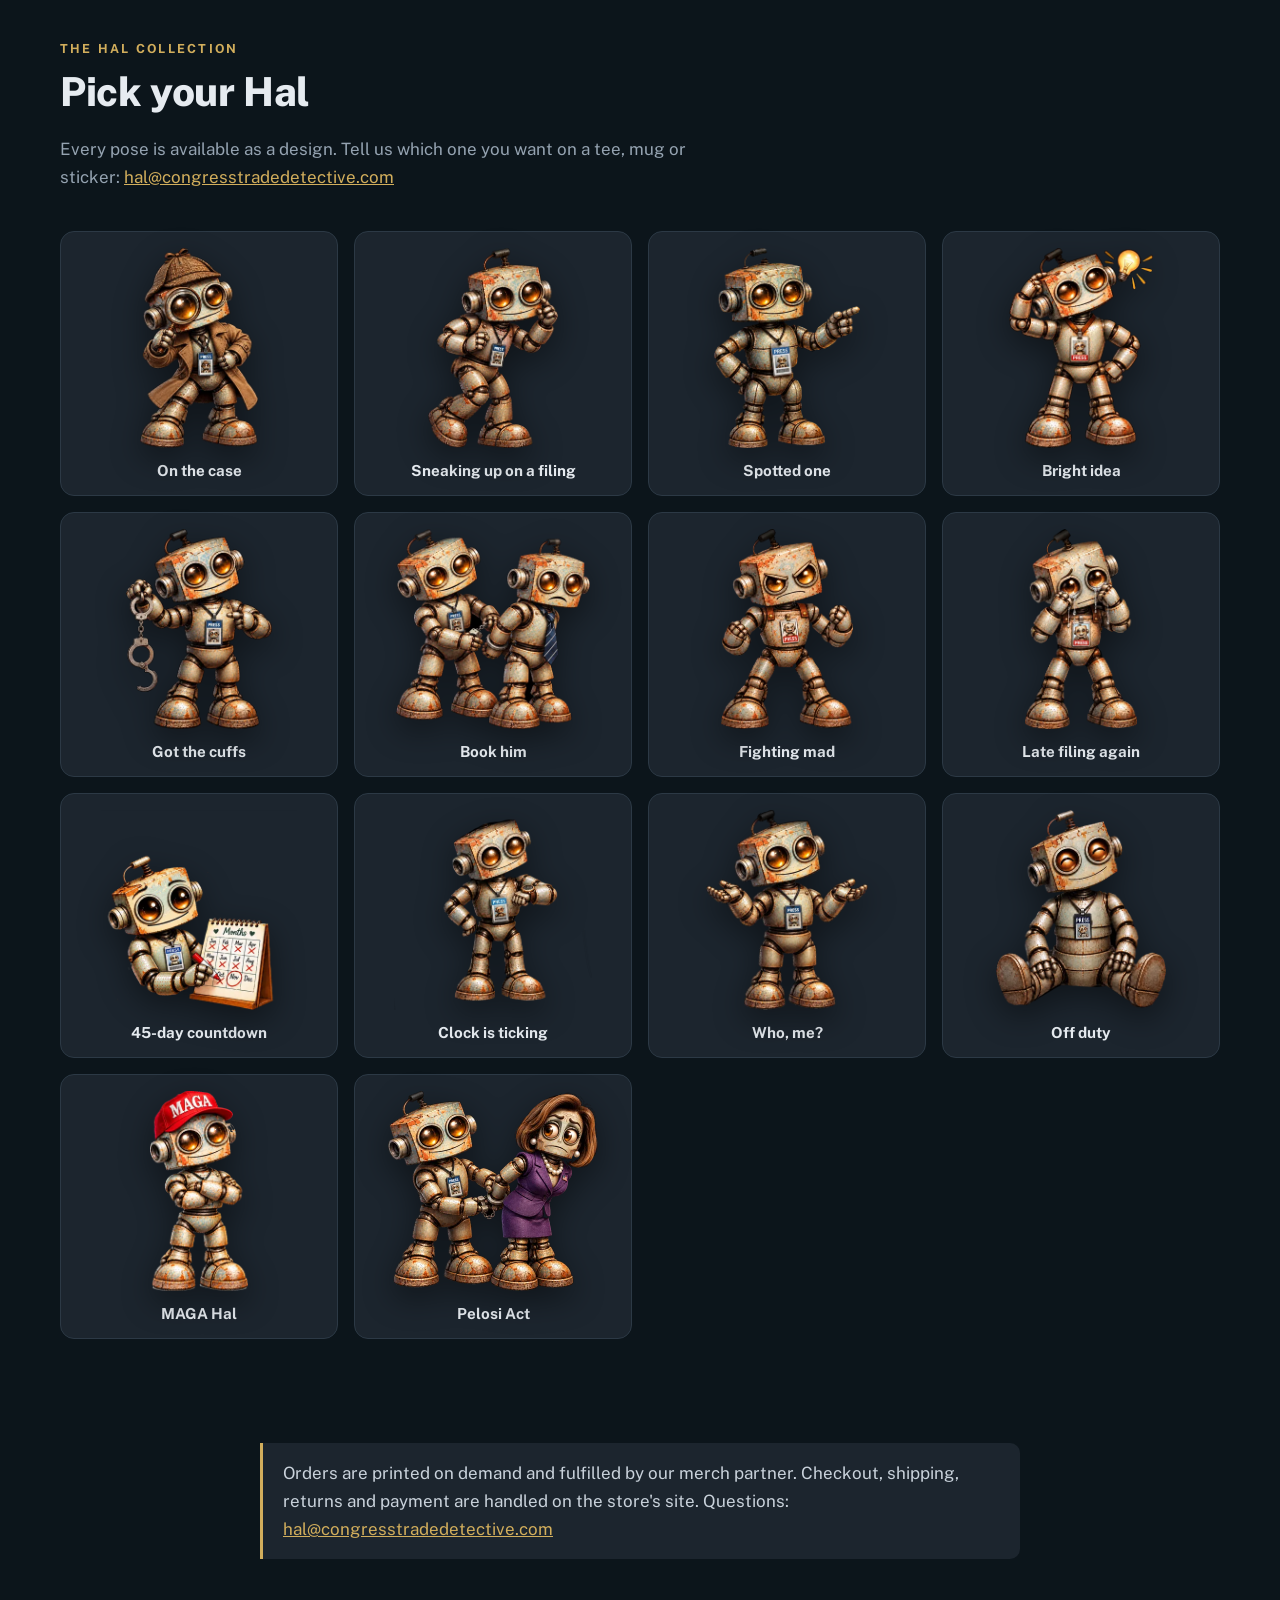
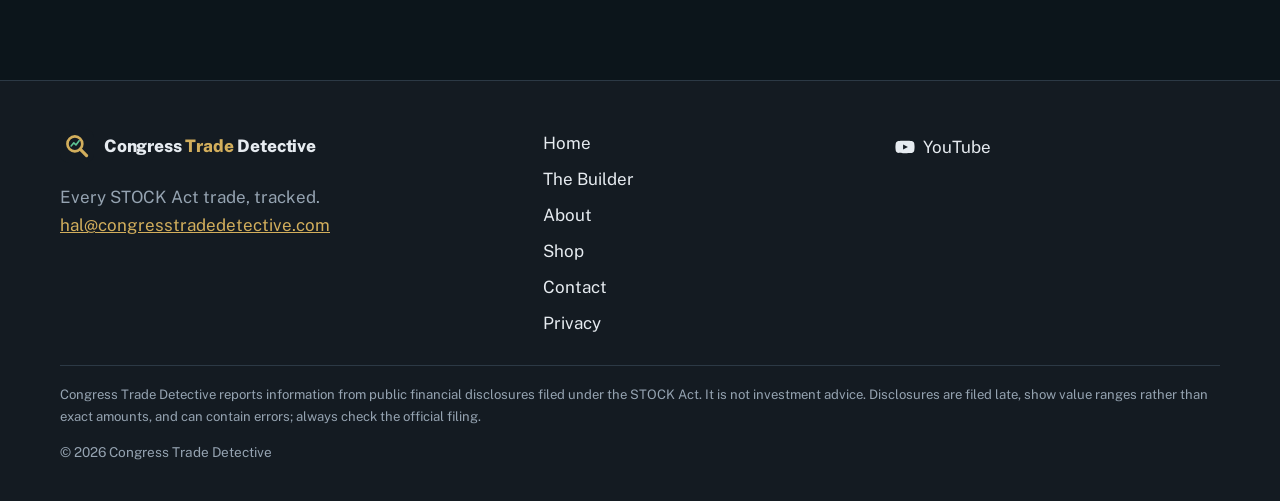
==== commit ed4565fc: "Bump shop asset versions" ====
--- a/shop/index.html
+++ b/shop/index.html
@@ -14,7 +14,7 @@
 <link rel="preconnect" href="https://fonts.googleapis.com">
 <link rel="preconnect" href="https://fonts.gstatic.com" crossorigin>
 <link href="https://fonts.googleapis.com/css2?family=Public+Sans:wght@400;500;600;700;800&display=swap" rel="stylesheet">
-<link rel="stylesheet" href="../assets/css/style.css?v=9">
+<link rel="stylesheet" href="../assets/css/style.css?v=10">
 </head>
 <body data-page="shop">
 <a class="skip" href="#main">Skip to content</a>
@@ -55,7 +55,7 @@
 
 </main>
 <footer id="site-footer"></footer>
-<script src="../assets/js/config.js?v=9"></script>
-<script src="../assets/js/site.js?v=9"></script>
+<script src="../assets/js/config.js?v=10"></script>
+<script src="../assets/js/site.js?v=10"></script>
 </body>
 </html>
--- a/assets/css/style.css
+++ b/assets/css/style.css
@@ -189,3 +189,35 @@
 .product-buy { align-self: flex-start; margin-top: 8px; padding: 9px 20px; font-size: .92rem; }
 .products { align-items: start; }
 .product-brand { font-size: .88rem; font-weight: 700; color: var(--seal); }
+.merch-drop { background: var(--paper); border-top: 1px solid var(--line); border-bottom: 1px solid var(--line); }
+.merch-drop .portrait { width: min(380px, 80%); }
+
+/* builder / resume */
+.builder { background: radial-gradient(ellipse at 15% 0%, rgba(210,174,92,.16), transparent 55%), var(--bg); border-bottom: 1px solid var(--line); }
+.builder-head { max-width: 860px; margin-bottom: 48px; }
+.builder-title { font-size: clamp(2.2rem, 5.4vw, 3.8rem); }
+.builder .lead { font-size: clamp(1.05rem, 1.8vw, 1.22rem); color: #C9D2DB; }
+.builder strong { color: var(--ink); }
+.cred { margin-top: 20px; border-left: 3px solid var(--seal); background: var(--card); border-radius: 0 12px 12px 0; padding: 16px 20px; }
+.cred p { margin: 6px 0 0; color: var(--muted); }
+.cred-tag { font-size: .74rem; letter-spacing: .16em; text-transform: uppercase; font-weight: 800; color: var(--seal); }
+.builder-sub { font-size: 1.35rem; display: flex; align-items: center; gap: 12px; }
+.builder-sub .num { font-size: .85rem; color: #141B22; background: var(--seal); border-radius: 999px; padding: 3px 10px; letter-spacing: .08em; }
+.apps { display: grid; gap: 18px; grid-template-columns: 1fr; margin-bottom: 48px; }
+@media (min-width: 760px) { .apps { grid-template-columns: repeat(3, 1fr); } }
+.app-card { display: flex; gap: 16px; align-items: flex-start; background: var(--card); border: 1px solid var(--line); border-radius: var(--radius); padding: 18px; color: var(--ink); text-decoration: none; transition: border-color .2s, transform .2s; }
+.app-card:hover { border-color: var(--seal); transform: translateY(-2px); }
+.app-card img { width: 84px; height: 84px; flex: none; border-radius: 22%; box-shadow: 0 8px 18px rgba(0,0,0,.45); }
+.app-card b { display: block; font-size: 1.05rem; }
+.app-card p { margin: 6px 0 0; color: var(--muted); font-size: .92rem; line-height: 1.5; }
+.app-status { display: inline-block; margin-top: 4px; font-size: .7rem; font-weight: 800; letter-spacing: .08em; text-transform: uppercase; color: var(--seal); border: 1px dashed var(--seal); border-radius: 999px; padding: 2px 9px; }
+.app-status.live { color: #141B22; background: var(--buy); border: 1px solid var(--buy); }
+.builder-grid { display: grid; gap: 24px; grid-template-columns: 1fr; }
+@media (min-width: 900px) { .builder-grid { grid-template-columns: .8fr 1.2fr; align-items: start; } }
+.builder-card { background: var(--paper); border: 1px solid var(--line); border-radius: var(--radius); padding: 24px; }
+.laptop { width: 100%; margin: 6px 0 14px; filter: drop-shadow(0 20px 30px rgba(0,0,0,.5)); }
+.ipad-wrap h3 { font-size: 1.5rem; margin-top: 8px; }
+.ipad-hal { width: min(560px, 100%); margin-inline: auto; filter: drop-shadow(0 26px 40px rgba(0,0,0,.55)); transition: transform .2s; }
+.ipad-hal:hover, .portrait-link:hover .portrait { transform: translateY(-3px) rotate(-1deg); }
+.portrait-link { display: block; justify-self: center; width: min(420px, 90%); }
+.portrait-link .portrait { width: 100%; transition: transform .2s; }
